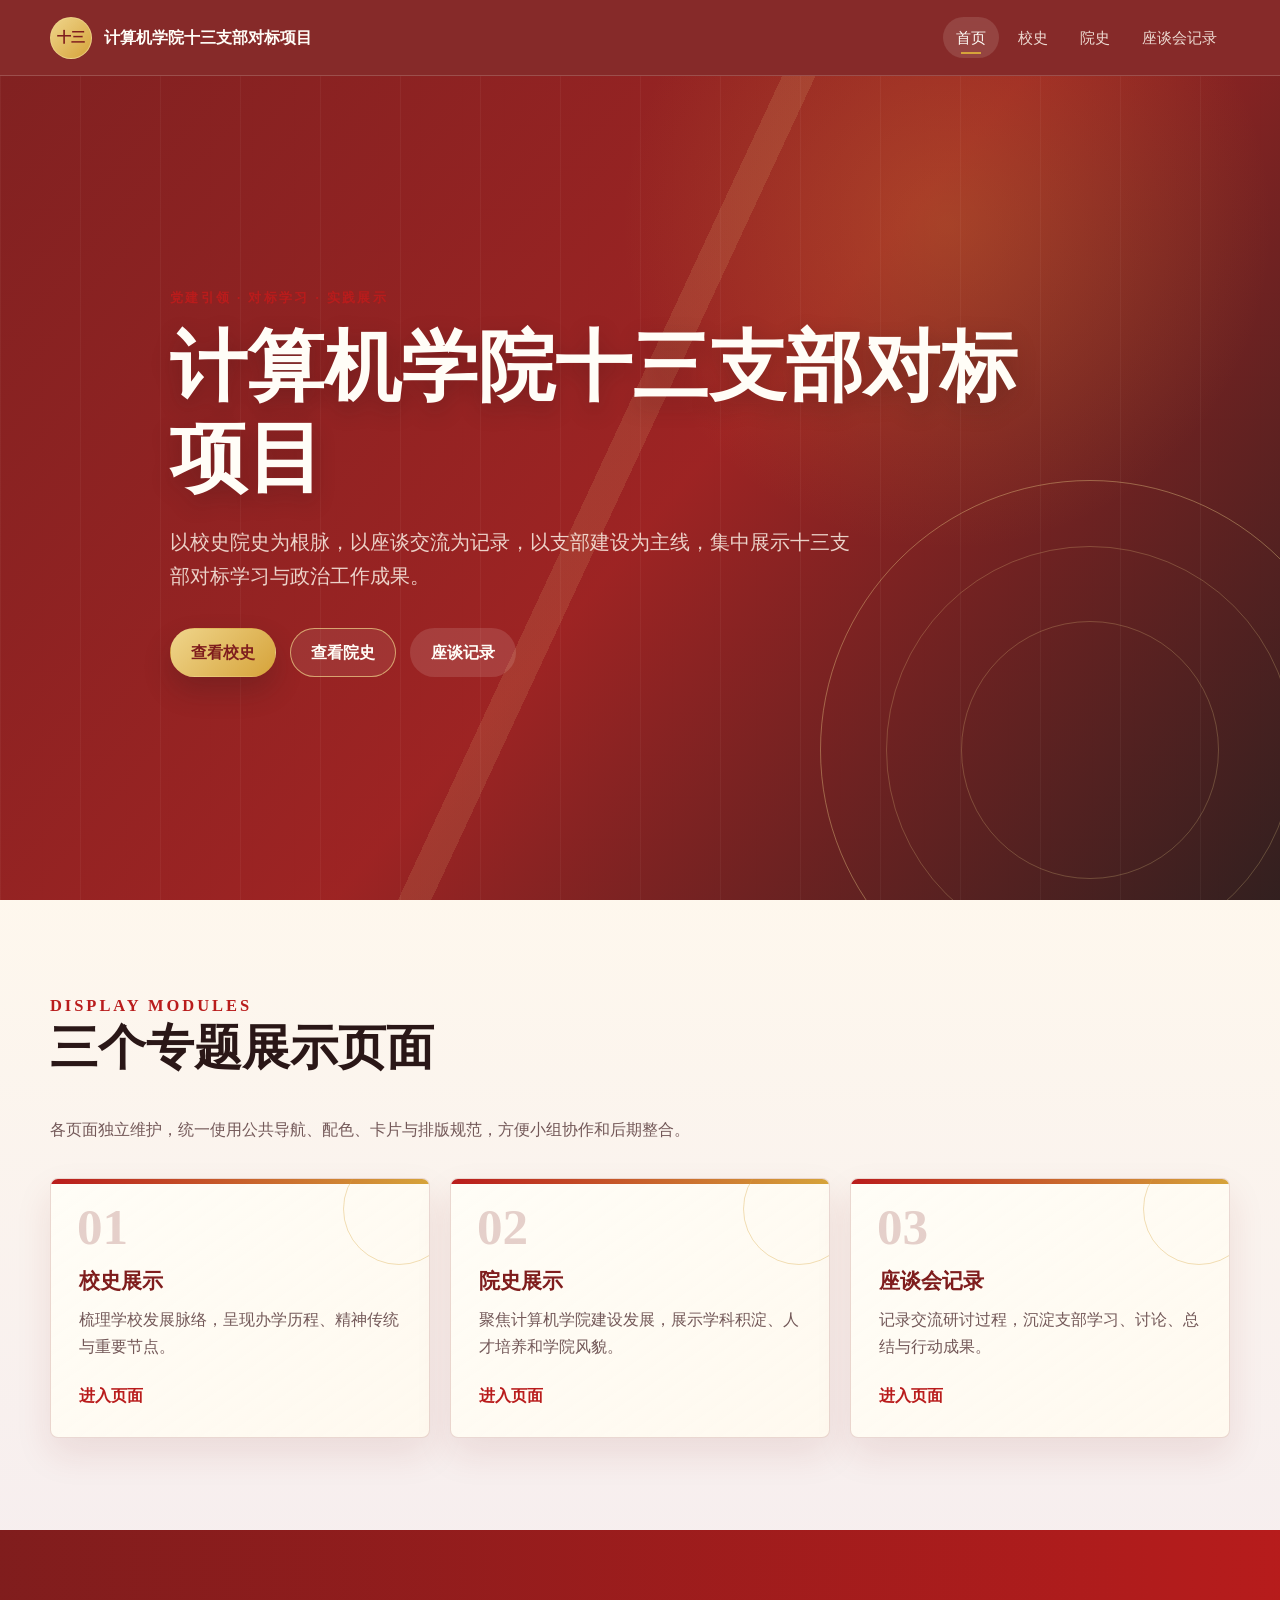
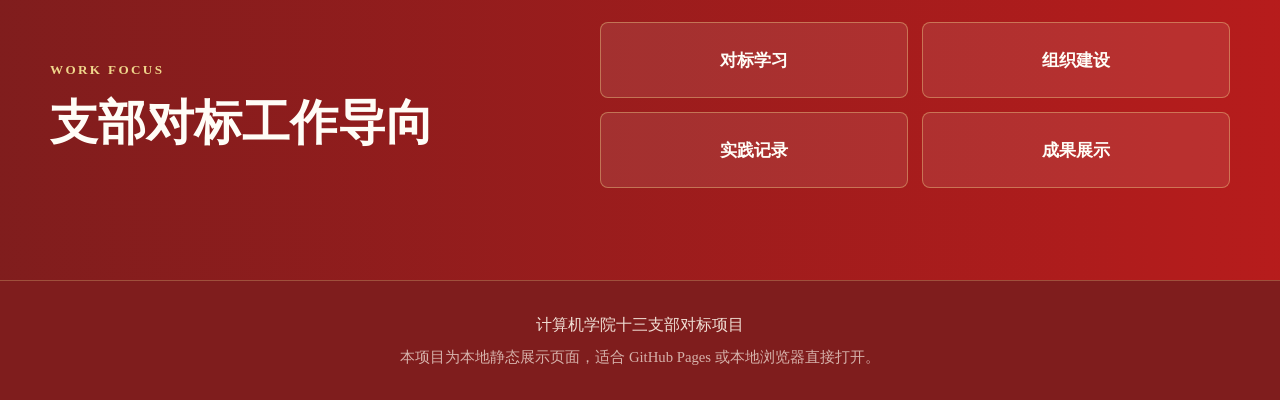
==== index.html @ f55594b1 "feat: 初始入口网页，以及三个页面框架，共同使用资源等，以及开发标准规范" ====
<!DOCTYPE html>
<html lang="zh-CN">
<head>
  <meta charset="UTF-8">
  <meta name="viewport" content="width=device-width, initial-scale=1.0">
  <title>计算机学院十三支部对标项目</title>
  <link rel="stylesheet" href="assets/css/base.css">
  <link rel="stylesheet" href="assets/css/components.css">
  <link rel="stylesheet" href="assets/css/pages.css">
</head>
<body>
  <header class="site-header" data-site-header>
    <a class="brand" href="index.html" aria-label="返回首页">
      <span class="brand-mark">十三</span>
      <span class="brand-text">计算机学院十三支部对标项目</span>
    </a>
    <nav class="site-nav" aria-label="主导航">
      <a href="index.html">首页</a>
      <a href="pages/school-history.html">校史</a>
      <a href="pages/college-history.html">院史</a>
      <a href="pages/symposium.html">座谈会记录</a>
    </nav>
  </header>

  <main>
    <section class="hero">
      <div class="hero-pattern" aria-hidden="true"></div>
      <div class="container hero-inner">
        <p class="section-kicker">党建引领 · 对标学习 · 实践展示</p>
        <h1>计算机学院十三支部对标项目</h1>
        <p class="hero-copy">
          以校史院史为根脉，以座谈交流为记录，以支部建设为主线，集中展示十三支部对标学习与政治工作成果。
        </p>
        <div class="hero-actions" aria-label="核心入口">
          <a class="button button-primary" href="pages/school-history.html">查看校史</a>
          <a class="button button-outline" href="pages/college-history.html">查看院史</a>
          <a class="button button-ghost" href="pages/symposium.html">座谈记录</a>
        </div>
      </div>
    </section>

    <section class="section section-warm">
      <div class="container">
        <div class="section-heading">
          <p class="section-kicker">Display Modules</p>
          <h2>三个专题展示页面</h2>
          <p>各页面独立维护，统一使用公共导航、配色、卡片与排版规范，方便小组协作和后期整合。</p>
        </div>

        <div class="feature-grid">
          <a class="feature-card" href="pages/school-history.html">
            <span class="card-index">01</span>
            <h3>校史展示</h3>
            <p>梳理学校发展脉络，呈现办学历程、精神传统与重要节点。</p>
            <span class="card-link">进入页面</span>
          </a>
          <a class="feature-card" href="pages/college-history.html">
            <span class="card-index">02</span>
            <h3>院史展示</h3>
            <p>聚焦计算机学院建设发展，展示学科积淀、人才培养和学院风貌。</p>
            <span class="card-link">进入页面</span>
          </a>
          <a class="feature-card" href="pages/symposium.html">
            <span class="card-index">03</span>
            <h3>座谈会记录</h3>
            <p>记录交流研讨过程，沉淀支部学习、讨论、总结与行动成果。</p>
            <span class="card-link">进入页面</span>
          </a>
        </div>
      </div>
    </section>

    <section class="section section-red">
      <div class="container work-panel">
        <div>
          <p class="section-kicker light">Work Focus</p>
          <h2>支部对标工作导向</h2>
        </div>
        <div class="focus-list" aria-label="工作导向关键词">
          <span>对标学习</span>
          <span>组织建设</span>
          <span>实践记录</span>
          <span>成果展示</span>
        </div>
      </div>
    </section>
  </main>

  <button class="back-to-top" type="button" data-back-to-top aria-label="返回顶部">↑</button>

  <footer class="site-footer">
    <p>计算机学院十三支部对标项目</p>
    <p>本项目为本地静态展示页面，适合 GitHub Pages 或本地浏览器直接打开。</p>
  </footer>

  <script src="assets/js/main.js"></script>
</body>
</html>
---- assets/css/base.css ----
:root {
  --red-900: #7f1d1d;
  --red-800: #991b1b;
  --red-700: #b91c1c;
  --red-600: #c92626;
  --gold-500: #d6a33a;
  --gold-300: #efd58b;
  --ink: #2a1717;
  --muted: #735858;
  --paper: #fff8ed;
  --paper-strong: #fffdf7;
  --rose-wash: #f7eeee;
  --line: rgba(127, 29, 29, 0.16);
  --shadow: 0 18px 48px rgba(127, 29, 29, 0.18);
  --radius: 8px;
  --max-width: 1180px;
  --header-height: 76px;
}

* {
  box-sizing: border-box;
}

html {
  scroll-behavior: smooth;
}

body {
  margin: 0;
  min-width: 320px;
  color: var(--ink);
  font-family: "Noto Serif SC", "Source Han Serif SC", "Microsoft YaHei", "SimHei", serif;
  background:
    linear-gradient(90deg, rgba(127, 29, 29, 0.04) 1px, transparent 1px),
    linear-gradient(0deg, rgba(127, 29, 29, 0.035) 1px, transparent 1px),
    var(--paper);
  background-size: 42px 42px;
  line-height: 1.7;
}

body::selection {
  color: var(--paper-strong);
  background: var(--red-700);
}

a {
  color: inherit;
  text-decoration: none;
}

button {
  font: inherit;
}

img {
  display: block;
  max-width: 100%;
}

h1,
h2,
h3,
p {
  margin-top: 0;
}

h1,
h2,
h3 {
  line-height: 1.18;
  letter-spacing: 0;
}

h1 {
  font-size: clamp(2.4rem, 6vw, 5.8rem);
}

h2 {
  font-size: clamp(1.8rem, 3.8vw, 3rem);
}

h3 {
  font-size: 1.32rem;
}

p {
  color: var(--muted);
}

.container {
  width: min(calc(100% - 40px), var(--max-width));
  margin: 0 auto;
}

.section {
  padding: 92px 0;
}

.section-kicker {
  margin-bottom: 14px;
  color: var(--red-700);
  font-size: 0.82rem;
  font-weight: 800;
  letter-spacing: 0.18em;
  text-transform: uppercase;
}

.section-kicker.light {
  color: var(--gold-300);
}

.section-heading {
  max-width: 720px;
  margin-bottom: 34px;
}

.section-heading p {
  margin-bottom: 0;
  font-size: 1.03rem;
}

@media (max-width: 720px) {
  :root {
    --header-height: auto;
  }

  .container {
    width: min(calc(100% - 28px), var(--max-width));
  }

  .section {
    padding: 62px 0;
  }
}
---- assets/css/components.css ----
.site-header {
  position: sticky;
  top: 0;
  z-index: 50;
  min-height: var(--header-height);
  display: flex;
  align-items: center;
  justify-content: space-between;
  gap: 24px;
  padding: 14px max(20px, calc((100vw - var(--max-width)) / 2));
  border-bottom: 1px solid rgba(255, 248, 237, 0.18);
  color: var(--paper-strong);
  background: rgba(127, 29, 29, 0.94);
  backdrop-filter: blur(16px);
  transition: box-shadow 180ms ease, background 180ms ease;
}

.site-header.is-scrolled {
  background: rgba(127, 29, 29, 0.98);
  box-shadow: 0 14px 30px rgba(42, 23, 23, 0.22);
}

.brand {
  display: inline-flex;
  align-items: center;
  gap: 12px;
  min-width: 0;
  font-weight: 800;
}

.brand-mark {
  width: 42px;
  height: 42px;
  display: inline-grid;
  place-items: center;
  flex: 0 0 auto;
  border: 1px solid rgba(239, 213, 139, 0.84);
  border-radius: 50%;
  color: var(--red-900);
  background: linear-gradient(135deg, var(--gold-300), var(--gold-500));
  font-size: 0.86rem;
}

.brand-text {
  overflow: hidden;
  color: var(--paper-strong);
  text-overflow: ellipsis;
  white-space: nowrap;
}

.site-nav {
  display: flex;
  align-items: center;
  justify-content: flex-end;
  gap: 6px;
  flex-wrap: wrap;
}

.site-nav a {
  position: relative;
  padding: 8px 13px;
  border-radius: 999px;
  color: rgba(255, 248, 237, 0.86);
  font-size: 0.95rem;
  transition: color 160ms ease, background 160ms ease;
}

.site-nav a:hover,
.site-nav a.is-active {
  color: var(--paper-strong);
  background: rgba(255, 248, 237, 0.12);
}

.site-nav a.is-active::after {
  content: "";
  position: absolute;
  left: 18px;
  right: 18px;
  bottom: 4px;
  height: 2px;
  background: var(--gold-500);
}

.button {
  display: inline-flex;
  align-items: center;
  justify-content: center;
  min-height: 46px;
  padding: 10px 20px;
  border: 1px solid transparent;
  border-radius: 999px;
  font-weight: 800;
  transition: transform 160ms ease, box-shadow 160ms ease, background 160ms ease;
}

.button:hover {
  transform: translateY(-2px);
}

.button-primary {
  color: var(--red-900);
  background: linear-gradient(135deg, var(--gold-300), var(--gold-500));
  box-shadow: 0 14px 28px rgba(42, 23, 23, 0.24);
}

.button-outline {
  color: var(--paper-strong);
  border-color: rgba(239, 213, 139, 0.7);
  background: rgba(255, 248, 237, 0.08);
}

.button-ghost {
  color: var(--paper-strong);
  background: rgba(255, 248, 237, 0.13);
}

.feature-card {
  position: relative;
  min-height: 260px;
  display: flex;
  flex-direction: column;
  justify-content: flex-end;
  padding: 28px;
  border: 1px solid var(--line);
  border-radius: var(--radius);
  background:
    linear-gradient(145deg, rgba(255, 253, 247, 0.94), rgba(255, 248, 237, 0.82)),
    var(--paper-strong);
  box-shadow: 0 16px 36px rgba(127, 29, 29, 0.1);
  overflow: hidden;
  transition: transform 180ms ease, border-color 180ms ease, box-shadow 180ms ease;
}

.feature-card::before {
  content: "";
  position: absolute;
  inset: 0 0 auto 0;
  height: 5px;
  background: linear-gradient(90deg, var(--red-700), var(--gold-500));
}

.feature-card::after {
  content: "";
  position: absolute;
  right: -26px;
  top: -26px;
  width: 110px;
  height: 110px;
  border: 1px solid rgba(214, 163, 58, 0.35);
  border-radius: 50%;
}

.feature-card:hover {
  transform: translateY(-8px);
  border-color: rgba(214, 163, 58, 0.76);
  box-shadow: var(--shadow);
}

.card-index {
  position: absolute;
  left: 26px;
  top: 22px;
  color: rgba(127, 29, 29, 0.2);
  font-size: 3.2rem;
  font-weight: 900;
  line-height: 1;
}

.feature-card h3 {
  position: relative;
  margin-bottom: 12px;
  color: var(--red-900);
}

.feature-card p {
  position: relative;
  margin-bottom: 22px;
}

.card-link {
  position: relative;
  color: var(--red-700);
  font-weight: 800;
}

.back-to-top {
  position: fixed;
  right: 24px;
  bottom: 24px;
  z-index: 40;
  width: 44px;
  height: 44px;
  border: 1px solid rgba(214, 163, 58, 0.65);
  border-radius: 50%;
  color: var(--paper-strong);
  background: var(--red-800);
  box-shadow: 0 12px 28px rgba(42, 23, 23, 0.22);
  cursor: pointer;
  opacity: 0;
  pointer-events: none;
  transform: translateY(10px);
  transition: opacity 160ms ease, transform 160ms ease;
}

.back-to-top.is-visible {
  opacity: 1;
  pointer-events: auto;
  transform: translateY(0);
}

.site-footer {
  padding: 30px 20px;
  border-top: 1px solid rgba(239, 213, 139, 0.28);
  color: rgba(255, 248, 237, 0.88);
  text-align: center;
  background: var(--red-900);
}

.site-footer p {
  margin: 0;
  color: inherit;
}

.site-footer p + p {
  margin-top: 6px;
  color: rgba(255, 248, 237, 0.68);
  font-size: 0.92rem;
}

@media (max-width: 760px) {
  .site-header {
    align-items: flex-start;
    flex-direction: column;
    gap: 12px;
    padding: 12px 14px;
  }

  .brand-text {
    max-width: calc(100vw - 90px);
  }

  .site-nav {
    justify-content: flex-start;
    width: 100%;
  }

  .site-nav a {
    padding: 7px 10px;
    font-size: 0.88rem;
  }

  .feature-card {
    min-height: 220px;
  }
}
---- assets/css/pages.css ----
.hero {
  position: relative;
  min-height: calc(100vh - var(--header-height));
  display: grid;
  align-items: center;
  color: var(--paper-strong);
  background:
    radial-gradient(circle at 74% 18%, rgba(214, 163, 58, 0.24), transparent 28%),
    linear-gradient(130deg, rgba(127, 29, 29, 0.98), rgba(153, 27, 27, 0.96) 52%, rgba(42, 23, 23, 0.96));
  overflow: hidden;
}

.hero::before {
  content: "";
  position: absolute;
  inset: 0;
  background:
    linear-gradient(115deg, transparent 0 47%, rgba(239, 213, 139, 0.14) 47% 49%, transparent 49%),
    repeating-linear-gradient(90deg, rgba(255, 248, 237, 0.05) 0 1px, transparent 1px 80px);
  opacity: 0.9;
}

.hero-pattern {
  position: absolute;
  right: -80px;
  bottom: -120px;
  width: min(46vw, 540px);
  aspect-ratio: 1;
  border: 1px solid rgba(239, 213, 139, 0.38);
  border-radius: 50%;
}

.hero-pattern::before,
.hero-pattern::after {
  content: "";
  position: absolute;
  border: 1px solid rgba(239, 213, 139, 0.24);
  border-radius: 50%;
}

.hero-pattern::before {
  inset: 12%;
}

.hero-pattern::after {
  inset: 26%;
}

.hero-inner {
  position: relative;
  z-index: 1;
  max-width: 940px;
  padding: 86px 0 98px;
  animation: riseIn 650ms ease both;
}

.hero h1 {
  max-width: 850px;
  margin-bottom: 22px;
  color: var(--paper-strong);
  text-shadow: 0 8px 22px rgba(42, 23, 23, 0.28);
}

.hero-copy {
  max-width: 680px;
  margin-bottom: 34px;
  color: rgba(255, 248, 237, 0.82);
  font-size: clamp(1.02rem, 2vw, 1.24rem);
}

.hero-actions {
  display: flex;
  flex-wrap: wrap;
  gap: 14px;
}

.section-warm {
  background:
    linear-gradient(180deg, rgba(255, 248, 237, 0.92), rgba(247, 238, 238, 0.92)),
    var(--rose-wash);
}

.feature-grid {
  display: grid;
  grid-template-columns: repeat(3, minmax(0, 1fr));
  gap: 20px;
}

.section-red {
  color: var(--paper-strong);
  background:
    linear-gradient(90deg, rgba(127, 29, 29, 0.96), rgba(185, 28, 28, 0.92)),
    var(--red-800);
}

.work-panel {
  display: grid;
  grid-template-columns: minmax(0, 0.9fr) minmax(0, 1.1fr);
  gap: 34px;
  align-items: center;
}

.work-panel h2 {
  margin-bottom: 0;
  color: var(--paper-strong);
}

.focus-list {
  display: grid;
  grid-template-columns: repeat(2, minmax(0, 1fr));
  gap: 14px;
}

.focus-list span {
  min-height: 76px;
  display: grid;
  place-items: center;
  border: 1px solid rgba(239, 213, 139, 0.42);
  border-radius: var(--radius);
  color: var(--paper-strong);
  background: rgba(255, 248, 237, 0.09);
  font-size: 1.08rem;
  font-weight: 800;
}

.subpage-main {
  min-height: 70vh;
}

.subpage-hero {
  padding: 86px 0 76px;
  color: var(--paper-strong);
  background:
    linear-gradient(120deg, rgba(127, 29, 29, 0.97), rgba(185, 28, 28, 0.9)),
    var(--red-800);
}

.subpage-hero h1 {
  margin-bottom: 16px;
  color: var(--paper-strong);
}

.subpage-hero p:not(.section-kicker) {
  max-width: 720px;
  margin-bottom: 0;
  color: rgba(255, 248, 237, 0.8);
  font-size: 1.08rem;
}

.placeholder-layout {
  display: grid;
  grid-template-columns: minmax(0, 1fr) 320px;
  gap: 22px;
  align-items: start;
}

.content-placeholder,
.side-note {
  border: 1px solid var(--line);
  border-radius: var(--radius);
  background: rgba(255, 253, 247, 0.86);
  box-shadow: 0 12px 28px rgba(127, 29, 29, 0.08);
}

.content-placeholder {
  min-height: 320px;
  padding: 32px;
}

.side-note {
  padding: 24px;
}

.content-placeholder h2,
.side-note h3 {
  color: var(--red-900);
}

.document-viewer {
  width: 100%;
  min-height: 720px;
  border: 1px solid var(--line);
  border-radius: var(--radius);
  background: #fff;
}

@keyframes riseIn {
  from {
    opacity: 0;
    transform: translateY(18px);
  }

  to {
    opacity: 1;
    transform: translateY(0);
  }
}

@media (max-width: 860px) {
  .hero {
    min-height: auto;
  }

  .feature-grid,
  .work-panel,
  .placeholder-layout {
    grid-template-columns: 1fr;
  }

  .focus-list {
    grid-template-columns: repeat(2, minmax(0, 1fr));
  }
}

@media (max-width: 520px) {
  .hero-inner {
    padding: 58px 0 72px;
  }

  .hero-actions,
  .focus-list {
    grid-template-columns: 1fr;
  }

  .button {
    width: 100%;
  }

  .focus-list {
    display: grid;
  }
}
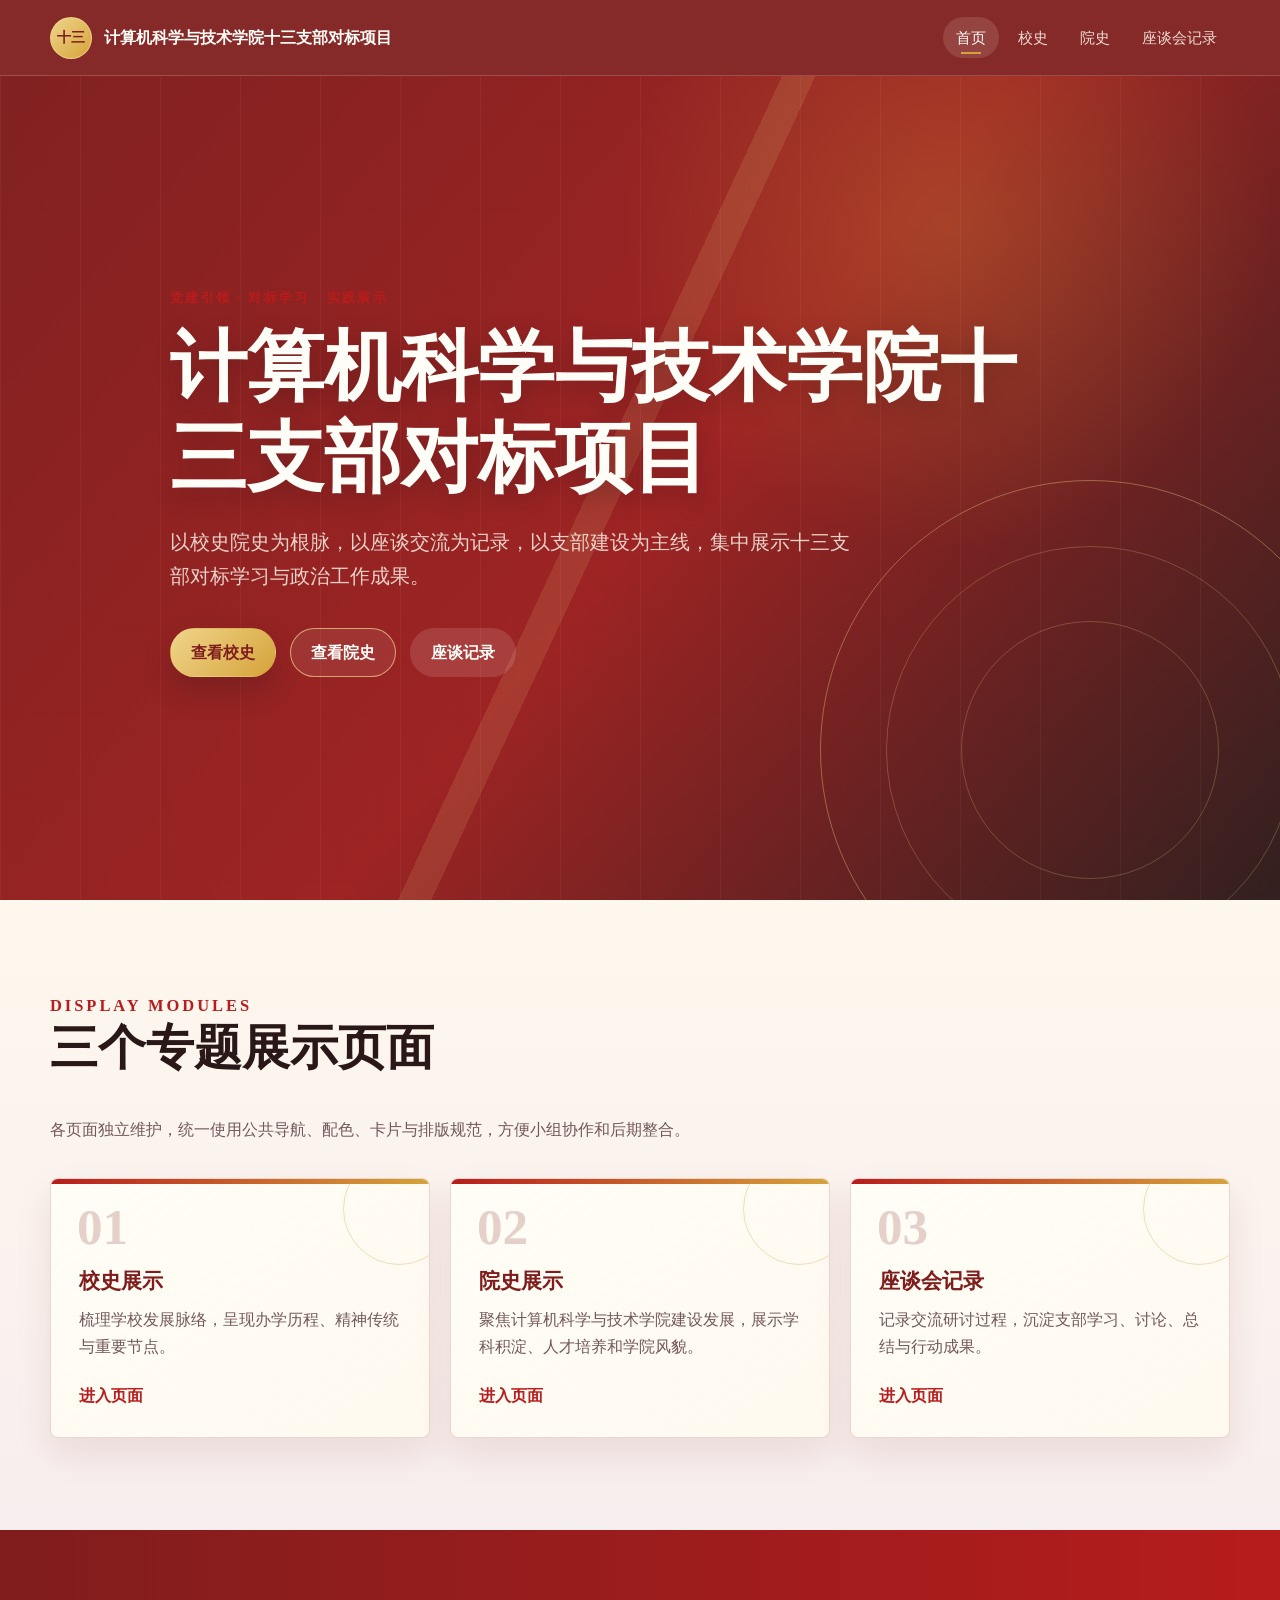
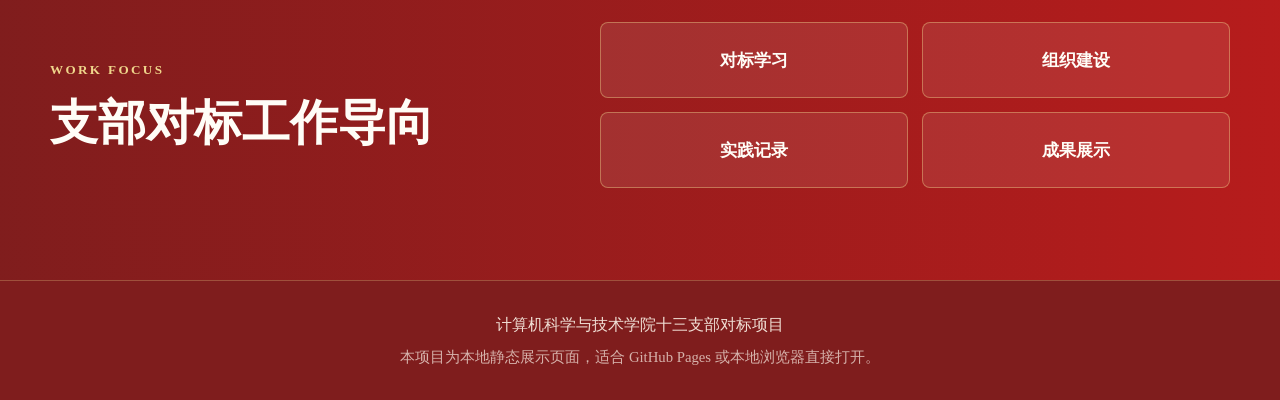
==== commit 48a139fe: "最终整合+细节整改" ====
--- a/index.html
+++ b/index.html
@@ -3,7 +3,7 @@
 <head>
   <meta charset="UTF-8">
   <meta name="viewport" content="width=device-width, initial-scale=1.0">
-  <title>计算机学院十三支部对标项目</title>
+  <title>计算机科学与技术学院十三支部对标项目</title>
   <link rel="stylesheet" href="assets/css/base.css">
   <link rel="stylesheet" href="assets/css/components.css">
   <link rel="stylesheet" href="assets/css/pages.css">
@@ -12,7 +12,7 @@
   <header class="site-header" data-site-header>
     <a class="brand" href="index.html" aria-label="返回首页">
       <span class="brand-mark">十三</span>
-      <span class="brand-text">计算机学院十三支部对标项目</span>
+      <span class="brand-text">计算机科学与技术学院十三支部对标项目</span>
     </a>
     <nav class="site-nav" aria-label="主导航">
       <a href="index.html">首页</a>
@@ -27,7 +27,7 @@
       <div class="hero-pattern" aria-hidden="true"></div>
       <div class="container hero-inner">
         <p class="section-kicker">党建引领 · 对标学习 · 实践展示</p>
-        <h1>计算机学院十三支部对标项目</h1>
+        <h1>计算机科学与技术学院十三支部对标项目</h1>
         <p class="hero-copy">
           以校史院史为根脉，以座谈交流为记录，以支部建设为主线，集中展示十三支部对标学习与政治工作成果。
         </p>
@@ -57,7 +57,7 @@
           <a class="feature-card" href="pages/college-history.html">
             <span class="card-index">02</span>
             <h3>院史展示</h3>
-            <p>聚焦计算机学院建设发展，展示学科积淀、人才培养和学院风貌。</p>
+            <p>聚焦计算机科学与技术学院建设发展，展示学科积淀、人才培养和学院风貌。</p>
             <span class="card-link">进入页面</span>
           </a>
           <a class="feature-card" href="pages/symposium.html">
@@ -89,7 +89,7 @@
   <button class="back-to-top" type="button" data-back-to-top aria-label="返回顶部">↑</button>
 
   <footer class="site-footer">
-    <p>计算机学院十三支部对标项目</p>
+    <p>计算机科学与技术学院十三支部对标项目</p>
     <p>本项目为本地静态展示页面，适合 GitHub Pages 或本地浏览器直接打开。</p>
   </footer>
 
--- a/assets/css/components.css
+++ b/assets/css/components.css
@@ -237,6 +237,8 @@
 
   .brand-text {
     max-width: calc(100vw - 90px);
+    white-space: normal;
+    text-overflow: clip;
   }
 
   .site-nav {
--- a/assets/css/pages.css
+++ b/assets/css/pages.css
@@ -184,6 +184,826 @@
   background: #fff;
 }
 
+.symposium-page {
+  font-family: "SimSun", "Songti SC", "STSong", "Noto Serif SC", "Source Han Serif SC", serif;
+}
+
+.symposium-page .subpage-hero {
+  padding: 72px 0 64px;
+}
+
+.symposium-page .section {
+  padding: 80px 0;
+}
+
+.symposium-page .button-outline {
+  color: var(--red-900);
+  border-color: rgba(214, 163, 58, 0.7);
+  background: rgba(255, 248, 237, 0.75);
+}
+
+.symposium-page .button-outline:hover {
+  box-shadow: 0 10px 20px rgba(127, 29, 29, 0.14);
+}
+
+.symposium-section-warm {
+  background:
+    linear-gradient(180deg, rgba(255, 248, 237, 0.94), rgba(247, 238, 238, 0.92)),
+    var(--rose-wash);
+}
+
+.symposium-timeline {
+  display: grid;
+  gap: 22px;
+}
+
+.symposium-filter {
+  margin: 18px 0 28px;
+  padding: 16px 18px;
+  display: flex;
+  flex-wrap: wrap;
+  gap: 12px;
+  align-items: center;
+  border: 1px solid var(--line);
+  border-radius: var(--radius);
+  background: rgba(255, 253, 247, 0.9);
+  box-shadow: 0 12px 26px rgba(127, 29, 29, 0.08);
+}
+
+.symposium-filter-label {
+  font-weight: 700;
+  color: var(--red-900);
+}
+
+.symposium-filter-actions {
+  display: flex;
+  flex-wrap: wrap;
+  gap: 10px;
+}
+
+.symposium-filter-button {
+  min-height: 38px;
+  padding: 6px 16px;
+  border: 1px solid rgba(214, 163, 58, 0.6);
+  border-radius: 999px;
+  background: rgba(255, 248, 237, 0.7);
+  color: var(--red-900);
+  font-weight: 700;
+  cursor: pointer;
+  transition: transform 160ms ease, box-shadow 160ms ease, background 160ms ease;
+}
+
+.symposium-filter-button:hover {
+  transform: translateY(-1px);
+  box-shadow: 0 8px 16px rgba(127, 29, 29, 0.12);
+}
+
+.symposium-filter-button.is-active {
+  background: linear-gradient(135deg, var(--gold-300), var(--gold-500));
+  border-color: transparent;
+}
+
+.symposium-filter-month {
+  display: flex;
+  flex-wrap: wrap;
+  gap: 10px;
+  align-items: center;
+  margin-left: 8px;
+  padding-left: 16px;
+  border-left: 1px solid var(--line);
+}
+
+.symposium-filter-month-label {
+  font-weight: 700;
+  color: var(--red-900);
+  font-size: 0.92rem;
+}
+
+.symposium-card.is-filtered {
+  display: none;
+}
+
+.symposium-empty {
+  text-align: center;
+  padding: 48px 20px;
+  color: var(--red-700);
+  font-size: 1rem;
+  border: 1px dashed var(--line);
+  border-radius: var(--radius);
+  background: rgba(255, 253, 247, 0.6);
+}
+
+.discussion-placeholder {
+  display: flex;
+  flex-direction: column;
+  align-items: center;
+  justify-content: center;
+  padding: 72px 20px;
+  color: var(--red-700);
+  text-align: center;
+  border: 1px dashed rgba(214, 163, 58, 0.4);
+  border-radius: var(--radius);
+  background: rgba(255, 248, 237, 0.4);
+  min-height: 240px;
+}
+
+.discussion-placeholder-icon {
+  width: 64px;
+  height: 64px;
+  border-radius: 50%;
+  display: grid;
+  place-items: center;
+  background: rgba(214, 163, 58, 0.15);
+  font-size: 1.8rem;
+  margin-bottom: 16px;
+}
+
+.discussion-placeholder p {
+  font-size: 0.95rem;
+  opacity: 0.65;
+  margin: 0;
+}
+
+
+.symposium-card {
+  padding: 28px 30px;
+  border: 1px solid var(--line);
+  border-radius: var(--radius);
+  background: rgba(255, 253, 247, 0.9);
+  box-shadow: 0 16px 32px rgba(127, 29, 29, 0.08);
+}
+
+.symposium-card--media {
+  padding: 0;
+  display: grid;
+  grid-template-columns: minmax(0, 0.95fr) minmax(0, 1.05fr);
+  gap: 0;
+  overflow: hidden;
+}
+
+.symposium-card-link {
+  display: block;
+  height: 100%;
+}
+
+.symposium-card-image {
+  width: 100%;
+  height: 100%;
+  min-height: 230px;
+  object-fit: cover;
+}
+
+.symposium-card-body {
+  padding: 24px 26px 26px;
+}
+
+.symposium-card-action {
+  margin-top: 16px;
+}
+
+.symposium-meta {
+  display: flex;
+  flex-wrap: wrap;
+  align-items: center;
+  gap: 10px;
+  margin-bottom: 12px;
+  font-weight: 700;
+}
+
+.symposium-date {
+  padding: 4px 10px;
+  border-radius: 999px;
+  background: rgba(127, 29, 29, 0.1);
+  color: var(--red-800);
+  font-size: 0.9rem;
+}
+
+.symposium-tag {
+  padding: 4px 10px;
+  border-radius: 999px;
+  border: 1px solid rgba(214, 163, 58, 0.5);
+  color: var(--red-700);
+  font-size: 0.88rem;
+}
+
+.symposium-card h3 {
+  margin-bottom: 10px;
+  color: var(--red-900);
+}
+
+.symposium-list {
+  margin: 16px 0 0;
+  padding-left: 18px;
+  color: var(--muted);
+}
+
+.symposium-quotes {
+  display: grid;
+  grid-template-columns: repeat(3, minmax(0, 1fr));
+  gap: 20px;
+}
+
+.quote-card {
+  position: relative;
+  overflow: hidden;
+  margin: 0;
+  padding: 22px 24px 20px;
+  border: 1px solid var(--line);
+  border-radius: var(--radius);
+  background: rgba(255, 253, 247, 0.92);
+  box-shadow: 0 14px 30px rgba(127, 29, 29, 0.08);
+}
+
+.quote-card::before {
+  content: "“";
+  position: absolute;
+  top: -6px;
+  right: 14px;
+  font-size: 3.2rem;
+  color: rgba(214, 163, 58, 0.25);
+  line-height: 1;
+}
+
+.quote-meta {
+  display: flex;
+  align-items: center;
+  justify-content: space-between;
+  gap: 12px;
+  margin-bottom: 14px;
+}
+
+.quote-tag {
+  padding: 4px 10px;
+  border-radius: 999px;
+  border: 1px solid rgba(214, 163, 58, 0.55);
+  color: var(--red-700);
+  font-size: 0.86rem;
+  font-weight: 700;
+}
+
+
+.quote-text {
+  margin: 0 0 16px;
+  color: var(--ink);
+  font-size: 1.03rem;
+}
+
+.quote-footer {
+  display: grid;
+  gap: 6px;
+  color: var(--red-700);
+  font-weight: 700;
+  font-size: 0.9rem;
+}
+
+.quote-focus {
+  color: var(--muted);
+  font-weight: 600;
+}
+
+.symposium-discussion {
+  background: linear-gradient(180deg, rgba(255, 248, 237, 0.35), rgba(255, 248, 237, 0.7));
+}
+
+.discussion-shell {
+  padding: 24px;
+  border-radius: calc(var(--radius) + 6px);
+  border: 1px solid rgba(127, 29, 29, 0.14);
+  background:
+    radial-gradient(circle at 8% 12%, rgba(214, 163, 58, 0.08), transparent 40%),
+    linear-gradient(180deg, rgba(255, 253, 247, 0.98), rgba(255, 248, 237, 0.9));
+  box-shadow: 0 14px 36px rgba(127, 29, 29, 0.1);
+}
+
+.discussion-topic-body {
+  display: grid;
+  gap: 14px;
+}
+
+.discussion-toolbar {
+  margin-bottom: 18px;
+  display: flex;
+  flex-wrap: wrap;
+  gap: 10px;
+}
+
+.discussion-filter-button {
+  min-height: 34px;
+  padding: 5px 16px;
+  border: 1px solid rgba(214, 163, 58, 0.45);
+  border-radius: 999px;
+  background: rgba(255, 248, 237, 0.7);
+  color: var(--red-700);
+  font-weight: 700;
+  font-size: 0.84rem;
+  cursor: pointer;
+  transition: transform 160ms ease, box-shadow 160ms ease, background 160ms ease, border-color 160ms ease;
+}
+
+.discussion-filter-button:hover {
+  transform: translateY(-1px);
+  box-shadow: 0 6px 14px rgba(127, 29, 29, 0.1);
+  border-color: rgba(214, 163, 58, 0.65);
+}
+
+.discussion-filter-button.is-active {
+  background: linear-gradient(135deg, var(--gold-300), var(--gold-500));
+  border-color: transparent;
+  color: var(--red-900);
+}
+
+.discussion-topic-button.is-active {
+  box-shadow: 0 16px 30px rgba(127, 29, 29, 0.28);
+  transform: translateY(-2px);
+  border-color: transparent;
+  background: linear-gradient(135deg, #f2c867, #d69a2b);
+  color: var(--red-900);
+  outline: 2px solid rgba(127, 29, 29, 0.45);
+  outline-offset: 2px;
+}
+
+.discussion-hub {
+  display: grid;
+  grid-template-columns: minmax(0, 0.85fr) minmax(0, 1.15fr);
+  gap: 28px;
+  align-items: start;
+}
+
+.discussion-panel,
+.discussion-feed {
+  display: grid;
+  gap: 14px;
+}
+
+.discussion-panel .discussion-panel-header {
+  border-left: 4px solid rgba(214, 163, 58, 0.85);
+}
+
+.discussion-feed .discussion-panel-header {
+  border-left: 4px solid rgba(127, 29, 29, 0.55);
+  background: rgba(255, 248, 237, 0.85);
+}
+
+.discussion-panel-header {
+  display: flex;
+  justify-content: space-between;
+  align-items: center;
+  gap: 16px;
+  padding: 14px 18px;
+  border: 1px solid var(--line);
+  border-radius: var(--radius);
+  background: rgba(255, 253, 247, 0.96);
+  box-shadow: 0 8px 20px rgba(127, 29, 29, 0.06);
+}
+
+.discussion-panel-header h3 {
+  margin-bottom: 2px;
+  color: var(--red-900);
+  font-size: 1.02rem;
+}
+
+.discussion-panel-header p {
+  margin: 0;
+  color: var(--muted);
+  font-size: 0.88rem;
+}
+
+.discussion-status {
+  padding: 5px 12px;
+  border-radius: 999px;
+  background: rgba(214, 163, 58, 0.18);
+  color: var(--red-900);
+  font-weight: 700;
+  font-size: 0.82rem;
+  white-space: nowrap;
+}
+
+.discussion-status.alt {
+  background: rgba(127, 29, 29, 0.1);
+  color: var(--red-700);
+}
+
+/* ---- 话题卡片 ---- */
+.topic-card {
+  padding: 18px 20px;
+  border: 1px solid var(--line);
+  border-left: 3px solid transparent;
+  border-radius: var(--radius);
+  background: rgba(255, 253, 247, 0.96);
+  box-shadow: 0 8px 20px rgba(127, 29, 29, 0.05);
+  display: grid;
+  gap: 10px;
+  cursor: pointer;
+  transition: border-color 200ms ease, box-shadow 200ms ease, transform 160ms ease;
+}
+
+.topic-card:hover {
+  border-color: rgba(214, 163, 58, 0.45);
+  box-shadow: 0 12px 26px rgba(127, 29, 29, 0.1);
+  transform: translateY(-2px);
+}
+
+.topic-card--active {
+  border-color: rgba(214, 163, 58, 0.75);
+  border-left-color: var(--gold-500);
+  box-shadow: 0 14px 28px rgba(127, 29, 29, 0.12);
+  background: linear-gradient(135deg, rgba(255, 248, 237, 0.98), rgba(255, 253, 247, 0.96));
+}
+
+.topic-card h4 {
+  margin: 0;
+  color: var(--red-900);
+  font-size: 1rem;
+}
+
+.topic-card p {
+  margin: 0;
+  color: var(--muted);
+  font-size: 0.9rem;
+  line-height: 1.55;
+}
+
+.topic-meta {
+  display: flex;
+  justify-content: space-between;
+  align-items: center;
+  font-size: 0.84rem;
+  color: var(--muted);
+  font-weight: 700;
+}
+
+.topic-tag {
+  padding: 3px 10px;
+  border-radius: 999px;
+  border: 1px solid rgba(214, 163, 58, 0.45);
+  color: var(--red-700);
+  background: rgba(255, 248, 237, 0.7);
+  font-size: 0.8rem;
+}
+
+.topic-count {
+  color: var(--red-700);
+  font-size: 0.84rem;
+}
+
+.topic-stats {
+  display: flex;
+  justify-content: flex-end;
+  gap: 12px;
+  font-size: 0.82rem;
+  color: var(--muted);
+}
+
+.topic-actions {
+  display: flex;
+  flex-wrap: wrap;
+  gap: 10px;
+  margin-top: 4px;
+}
+
+.topic-card .button {
+  font-size: 0.88rem;
+  padding: 7px 20px;
+}
+
+/* ---- 排序 ---- */
+.discussion-sort {
+  display: flex;
+  gap: 8px;
+  padding: 6px 0;
+}
+
+/* ---- 提要 ---- */
+.thread-summary {
+  padding: 14px 18px;
+  border: 1px solid var(--line);
+  border-radius: var(--radius);
+  background: linear-gradient(135deg, rgba(255, 253, 247, 0.98), rgba(255, 248, 237, 0.92));
+  box-shadow: 0 8px 20px rgba(127, 29, 29, 0.05);
+  display: grid;
+  gap: 8px;
+}
+
+.thread-summary h4 {
+  margin: 0 0 4px;
+  color: var(--red-900);
+  font-size: 0.95rem;
+}
+
+.thread-summary p {
+  margin: 0;
+  color: var(--muted);
+  font-size: 0.9rem;
+}
+
+.thread-meta {
+  display: flex;
+  justify-content: space-between;
+  gap: 12px;
+  color: var(--muted);
+  font-size: 0.82rem;
+  font-weight: 700;
+  padding-top: 4px;
+  border-top: 1px dashed rgba(214, 163, 58, 0.35);
+}
+
+/* ---- 消息列表 ---- */
+.message-list {
+  display: grid;
+  gap: 10px;
+  max-height: 380px;
+  overflow-y: auto;
+  padding-right: 6px;
+  scroll-behavior: smooth;
+}
+
+.message-list::-webkit-scrollbar {
+  width: 6px;
+}
+
+.message-list::-webkit-scrollbar-track {
+  background: transparent;
+  border-radius: 3px;
+}
+
+.message-list::-webkit-scrollbar-thumb {
+  background: rgba(214, 163, 58, 0.35);
+  border-radius: 3px;
+}
+
+.message-list::-webkit-scrollbar-thumb:hover {
+  background: rgba(214, 163, 58, 0.55);
+}
+
+.message-card {
+  display: grid;
+  grid-template-columns: 42px minmax(0, 1fr);
+  gap: 12px;
+  padding: 14px 16px;
+  border: 1px solid var(--line);
+  border-radius: var(--radius);
+  background: rgba(255, 253, 247, 0.94);
+  box-shadow: 0 6px 16px rgba(127, 29, 29, 0.04);
+  transition: box-shadow 160ms ease, border-color 160ms ease;
+}
+
+.message-card:hover {
+  border-color: rgba(214, 163, 58, 0.35);
+  box-shadow: 0 10px 22px rgba(127, 29, 29, 0.08);
+}
+
+.message-avatar {
+  width: 42px;
+  height: 42px;
+  border-radius: 50%;
+  display: grid;
+  place-items: center;
+  font-weight: 700;
+  font-size: 0.92rem;
+  color: #fff;
+  background: linear-gradient(135deg, var(--red-800), var(--red-900));
+  flex-shrink: 0;
+}
+
+.message-body p {
+  margin: 6px 0 0;
+  color: var(--red-900);
+  font-size: 0.92rem;
+  line-height: 1.6;
+}
+
+.message-meta {
+  display: flex;
+  justify-content: space-between;
+  gap: 12px;
+  color: var(--muted);
+  font-size: 0.82rem;
+  font-weight: 700;
+}
+
+.message-actions {
+  margin-top: 8px;
+  display: flex;
+  gap: 10px;
+  color: var(--muted);
+  font-size: 0.8rem;
+  font-weight: 700;
+}
+
+.message-action-button {
+  border: 1px solid rgba(214, 163, 58, 0.4);
+  border-radius: 999px;
+  padding: 3px 10px;
+  background: rgba(255, 248, 237, 0.75);
+  color: var(--red-700);
+  font-size: 0.8rem;
+  font-weight: 700;
+  cursor: pointer;
+  transition: transform 160ms ease, box-shadow 160ms ease, background 160ms ease, color 160ms ease;
+}
+
+.message-action-button:hover {
+  transform: translateY(-1px);
+  box-shadow: 0 6px 14px rgba(127, 29, 29, 0.1);
+  background: rgba(214, 163, 58, 0.2);
+}
+
+.message-action-button.is-liked {
+  background: linear-gradient(135deg, var(--gold-300), var(--gold-500));
+  color: var(--red-900);
+  border-color: transparent;
+}
+
+.message-reply {
+  margin-top: 10px;
+  padding-left: 16px;
+  border-left: 2px solid rgba(214, 163, 58, 0.45);
+}
+
+.message-reply.is-collapsed {
+  display: none;
+}
+
+.reply-card {
+  padding: 10px 14px;
+  border: 1px solid var(--line);
+  border-radius: var(--radius);
+  background: rgba(255, 248, 237, 0.75);
+}
+
+.reply-meta {
+  color: var(--muted);
+  font-size: 0.8rem;
+  font-weight: 700;
+  margin-bottom: 4px;
+}
+
+.reply-card p {
+  font-size: 0.9rem !important;
+}
+
+/* ---- 输入区 ---- */
+.message-input {
+  padding: 16px 18px;
+  border: 1px solid var(--line);
+  border-radius: var(--radius);
+  background: rgba(255, 253, 247, 0.96);
+  box-shadow: 0 8px 20px rgba(127, 29, 29, 0.05);
+  display: grid;
+  gap: 10px;
+}
+
+.message-input-header {
+  display: flex;
+  justify-content: space-between;
+  gap: 12px;
+  color: var(--red-900);
+  font-weight: 700;
+  font-size: 0.92rem;
+}
+
+.message-input-counter {
+  color: var(--muted);
+  font-size: 0.82rem;
+}
+
+.message-input-box {
+  min-height: 100px;
+  padding: 12px 14px;
+  border: 1px dashed rgba(214, 163, 58, 0.5);
+  border-radius: var(--radius);
+  color: var(--muted);
+  background: rgba(255, 248, 237, 0.4);
+  font-size: 0.9rem;
+  transition: border-color 160ms ease, background 160ms ease;
+}
+
+.message-input-box:hover {
+  border-color: rgba(214, 163, 58, 0.7);
+  background: rgba(255, 248, 237, 0.6);
+}
+
+.message-input-box p {
+  margin: 0;
+  opacity: 0.55;
+}
+
+.message-input-actions {
+  display: flex;
+  justify-content: flex-end;
+  flex-wrap: wrap;
+  gap: 10px;
+}
+
+.symposium-detail {
+  display: grid;
+  gap: 26px;
+}
+
+.symposium-detail-grid {
+  display: grid;
+  grid-template-columns: minmax(0, 1fr) minmax(0, 1.1fr);
+  gap: 26px;
+  align-items: center;
+}
+
+.symposium-detail-image {
+  width: 100%;
+  border-radius: var(--radius);
+  border: 1px solid var(--line);
+  box-shadow: 0 16px 32px rgba(127, 29, 29, 0.12);
+}
+
+.symposium-detail-summary {
+  padding: 22px 24px;
+  border: 1px solid var(--line);
+  border-radius: var(--radius);
+  background: rgba(255, 253, 247, 0.95);
+  box-shadow: 0 12px 26px rgba(127, 29, 29, 0.08);
+}
+
+.symposium-detail-list {
+  margin: 16px 0 22px;
+  padding-left: 18px;
+  color: var(--muted);
+}
+
+.symposium-detail-actions {
+  display: flex;
+  flex-wrap: wrap;
+  gap: 12px;
+}
+
+.symposium-detail-content {
+  padding: 24px 26px;
+  border: 1px solid var(--line);
+  border-radius: var(--radius);
+  background: rgba(255, 253, 247, 0.95);
+  box-shadow: 0 12px 26px rgba(127, 29, 29, 0.08);
+}
+
+.symposium-detail-content h3 {
+  color: var(--red-900);
+}
+
+.symposium-detail-credit {
+  margin-top: 16px;
+  color: var(--muted);
+  font-size: 0.92rem;
+}
+
+.wechat-article {
+  display: grid;
+  gap: 16px;
+  color: var(--ink);
+}
+
+.wechat-article-header {
+  display: grid;
+  gap: 6px;
+  padding-bottom: 12px;
+  border-bottom: 1px dashed rgba(127, 29, 29, 0.18);
+}
+
+.wechat-kicker {
+  margin: 0;
+  color: var(--red-700);
+  font-size: 0.85rem;
+  font-weight: 700;
+  letter-spacing: 0.12em;
+  text-transform: uppercase;
+}
+
+.wechat-article h3 {
+  margin: 0;
+  color: var(--red-900);
+  font-size: clamp(1.5rem, 3vw, 2.1rem);
+}
+
+.wechat-meta {
+  color: var(--muted);
+  font-size: 0.9rem;
+  font-weight: 600;
+}
+
+.wechat-lead {
+  margin: 0;
+  padding: 14px 16px;
+  border-left: 4px solid rgba(214, 163, 58, 0.8);
+  background: rgba(255, 248, 237, 0.7);
+  color: var(--ink);
+  font-weight: 600;
+}
+
+.wechat-paragraph {
+  margin: 0;
+  text-indent: 2em;
+  line-height: 1.85;
+  font-size: 1.02rem;
+  color: var(--ink);
+}
+
+
 @keyframes riseIn {
   from {
     opacity: 0;
@@ -203,7 +1023,12 @@
 
   .feature-grid,
   .work-panel,
-  .placeholder-layout {
+  .placeholder-layout,
+  .symposium-quotes,
+  .discussion-grid,
+  .discussion-hub,
+  .symposium-card--media,
+  .symposium-detail-grid {
     grid-template-columns: 1fr;
   }
 
@@ -230,3 +1055,1304 @@
     display: grid;
   }
 }
+
+.subpage-hero.school-history-hero {
+  position: relative;
+  min-height: min(72vh, 680px);
+  display: grid;
+  align-items: center;
+  padding: 108px 0 92px;
+  color: var(--paper-strong, #fff8ed);
+  background: var(--red-900, #7f1d1d);
+  overflow: hidden;
+  isolation: isolate;
+}
+
+.school-history-hero-bg {
+  position: absolute;
+  inset: 0;
+  z-index: -4;
+  opacity: 0;
+  background-size: cover;
+  background-position: center;
+  transform: scale(1);
+  transition: opacity 900ms ease, transform 6500ms ease;
+}
+
+.school-history-hero-bg.is-active {
+  opacity: 1;
+  transform: scale(1.06);
+}
+
+.school-history-hero-overlay {
+  position: absolute;
+  inset: 0;
+  z-index: -3;
+  background:
+    linear-gradient(90deg, rgba(82, 18, 18, 0.68), rgba(127, 29, 29, 0.34) 48%, rgba(44, 16, 16, 0.48)),
+    radial-gradient(circle at 78% 22%, rgba(239, 213, 139, 0.2), transparent 34%);
+}
+
+.school-history-hero-pattern {
+  position: absolute;
+  inset: 0;
+  z-index: -2;
+  background:
+    linear-gradient(115deg, transparent 0 46%, rgba(239, 213, 139, 0.12) 46% 47.5%, transparent 47.5%),
+    repeating-linear-gradient(90deg, rgba(255, 248, 237, 0.04) 0 1px, transparent 1px 96px);
+  opacity: 0.42;
+}
+
+.school-history-hero-inner {
+  position: relative;
+  z-index: 1;
+  max-width: 920px;
+}
+
+.school-history-hero-inner h1 {
+  color: var(--paper-strong, #fff8ed);
+  text-shadow: 0 10px 24px rgba(42, 23, 23, 0.42);
+}
+
+.school-history-hero-inner > p:not(.section-kicker) {
+  max-width: 760px;
+  color: rgba(255, 248, 237, 0.92);
+  font-size: clamp(1rem, 1.8vw, 1.18rem);
+  line-height: 1.9;
+  text-shadow: 0 4px 14px rgba(42, 23, 23, 0.4);
+}
+
+.school-history-spirit {
+  position: relative;
+  width: min(100%, 620px);
+  min-height: 148px;
+  margin-top: 30px;
+  border: 1px solid rgba(239, 213, 139, 0.54);
+  border-radius: calc(var(--radius, 18px) + 4px);
+  background: linear-gradient(135deg, rgba(82, 18, 18, 0.42), rgba(127, 29, 29, 0.24));
+  box-shadow: 0 18px 38px rgba(42, 23, 23, 0.28);
+  backdrop-filter: blur(5px);
+  overflow: hidden;
+}
+
+.school-history-spirit::before {
+  content: "";
+  position: absolute;
+  inset: 12px;
+  border: 1px solid rgba(239, 213, 139, 0.24);
+  border-radius: var(--radius, 18px);
+  pointer-events: none;
+}
+
+.school-history-spirit-item {
+  position: absolute;
+  inset: 0;
+  display: grid;
+  align-content: center;
+  gap: 10px;
+  padding: 24px 30px;
+  opacity: 0;
+  transform: translateY(12px);
+  transition: opacity 420ms ease, transform 420ms ease;
+}
+
+.school-history-spirit-item.is-active {
+  opacity: 1;
+  transform: translateY(0);
+}
+
+.school-history-spirit-item span {
+  color: var(--gold-300, #efd58b);
+  font-size: 0.88rem;
+  font-weight: 800;
+  letter-spacing: 0.18em;
+}
+
+.school-history-spirit-item strong {
+  color: var(--paper-strong, #fff8ed);
+  font-size: clamp(1.24rem, 3vw, 2rem);
+  line-height: 1.45;
+  text-shadow: 0 4px 14px rgba(42, 23, 23, 0.34);
+}
+
+.school-history-spirit-item-long strong {
+  max-width: 520px;
+  font-size: clamp(1.06rem, 2.2vw, 1.52rem);
+  line-height: 1.5;
+}
+
+.school-history-hero-dots {
+  display: flex;
+  gap: 10px;
+  margin-top: 22px;
+}
+
+.school-history-hero-dots button {
+  width: 34px;
+  height: 6px;
+  border: 0;
+  border-radius: 999px;
+  background: rgba(255, 248, 237, 0.44);
+  cursor: pointer;
+  transition: width 260ms ease, background 260ms ease;
+}
+
+.school-history-hero-dots button.is-active {
+  width: 52px;
+  background: var(--gold-300, #efd58b);
+}
+
+.school-history-layout {
+  align-items: stretch;
+}
+
+.school-history-panel {
+  position: relative;
+  min-height: 560px;
+  padding: 0;
+  color: var(--paper-strong, #fff8ed);
+  overflow: hidden;
+  border-color: rgba(127, 29, 29, 0.16);
+  background: var(--red-900, #7f1d1d);
+}
+
+.school-history-panel::after {
+  content: "";
+  position: absolute;
+  inset: 18px;
+  border: 1px solid rgba(239, 213, 139, 0.28);
+  border-radius: calc(var(--radius, 18px) - 4px);
+  pointer-events: none;
+}
+
+.school-history-panel-bg {
+  position: absolute;
+  inset: 0;
+  background-image: linear-gradient(135deg, #7f1d1d, #2c1010);
+  background-size: cover;
+  background-position: center;
+  transform: scale(1.04);
+  transition: transform 700ms ease, opacity 700ms ease;
+}
+
+.school-history-panel.is-ready .school-history-panel-bg {
+  transform: scale(1);
+}
+
+.school-history-panel-content {
+  position: relative;
+  z-index: 1;
+  display: grid;
+  align-content: end;
+  min-height: 560px;
+  padding: clamp(32px, 5vw, 58px);
+}
+
+.school-history-stage-label {
+  width: fit-content;
+  margin-bottom: 18px;
+  padding: 8px 14px;
+  border: 1px solid rgba(239, 213, 139, 0.42);
+  border-radius: 999px;
+  color: var(--gold-300, #efd58b);
+  background: rgba(127, 29, 29, 0.42);
+  font-size: 0.9rem;
+  font-weight: 800;
+  letter-spacing: 0.08em;
+}
+
+.school-history-year {
+  margin: 0 0 12px;
+  color: rgba(255, 248, 237, 0.98);
+  font-size: clamp(3.2rem, 9vw, 7.4rem);
+  line-height: 0.9;
+  text-shadow: 0 14px 36px rgba(42, 23, 23, 0.46);
+  opacity: 0;
+  transform: translateY(16px);
+  transition: opacity 420ms ease, transform 420ms ease;
+}
+
+.school-history-title {
+  margin: 0 0 20px;
+  color: var(--gold-300, #efd58b);
+  font-size: clamp(1.42rem, 3.2vw, 2.42rem);
+  line-height: 1.26;
+  text-shadow: 0 8px 22px rgba(42, 23, 23, 0.34);
+  opacity: 0;
+  transform: translateY(16px);
+  transition: opacity 460ms ease 80ms, transform 460ms ease 80ms;
+}
+
+.school-history-body {
+  max-width: 760px;
+  margin: 0;
+  color: rgba(255, 248, 237, 0.9);
+  font-size: clamp(1rem, 1.45vw, 1.12rem);
+  line-height: 2;
+  text-shadow: 0 4px 14px rgba(42, 23, 23, 0.36);
+  opacity: 0;
+  transform: translateY(16px);
+  transition: opacity 500ms ease 150ms, transform 500ms ease 150ms;
+}
+
+.school-history-keywords {
+  display: flex;
+  flex-wrap: wrap;
+  gap: 10px;
+  margin-top: 26px;
+  opacity: 0;
+  transform: translateY(16px);
+  transition: opacity 520ms ease 240ms, transform 520ms ease 240ms;
+}
+
+.school-history-keyword {
+  display: inline-flex;
+  align-items: center;
+  min-height: 34px;
+  padding: 6px 13px;
+  border: 1px solid rgba(239, 213, 139, 0.44);
+  border-radius: 999px;
+  color: var(--paper-strong, #fff8ed);
+  background: rgba(255, 248, 237, 0.12);
+  font-size: 0.9rem;
+  font-weight: 800;
+}
+
+.school-history-panel.is-ready .school-history-year,
+.school-history-panel.is-ready .school-history-title,
+.school-history-panel.is-ready .school-history-body,
+.school-history-panel.is-ready .school-history-keywords {
+  opacity: 1;
+  transform: translateY(0);
+}
+
+.school-history-timeline-card {
+  min-height: 560px;
+  padding: 22px;
+  overflow: hidden;
+}
+
+.school-history-timeline-head {
+  margin-bottom: 18px;
+  padding-bottom: 16px;
+  border-bottom: 1px solid rgba(127, 29, 29, 0.12);
+}
+
+.school-history-timeline-head h3 {
+  margin: 4px 0 8px;
+}
+
+.school-history-timeline-head p:not(.section-kicker) {
+  margin: 0;
+  color: rgba(42, 23, 23, 0.66);
+  font-size: 0.94rem;
+  line-height: 1.7;
+}
+
+.school-history-timeline-window {
+  height: 486px;
+  overflow-y: auto;
+  overscroll-behavior: contain;
+  padding-right: 4px;
+  scrollbar-width: thin;
+  scrollbar-color: rgba(153, 27, 27, 0.45) rgba(127, 29, 29, 0.08);
+}
+
+.school-history-timeline-window::-webkit-scrollbar {
+  width: 6px;
+}
+
+.school-history-timeline-window::-webkit-scrollbar-thumb {
+  border-radius: 999px;
+  background: rgba(153, 27, 27, 0.42);
+}
+
+.school-history-timeline {
+  position: relative;
+  display: grid;
+  gap: 9px;
+}
+
+.school-history-timeline.is-measuring,
+.school-history-timeline.is-measuring * {
+  transition: none !important;
+  scroll-behavior: auto !important;
+}
+
+.school-history-stage {
+  position: relative;
+  border: 1px solid rgba(127, 29, 29, 0.12);
+  border-radius: 16px;
+  background: rgba(255, 253, 247, 0.72);
+  transition: background 260ms ease, border-color 260ms ease, box-shadow 260ms ease;
+}
+
+.school-history-stage.is-current {
+  border-color: rgba(214, 163, 58, 0.72);
+  background: linear-gradient(135deg, rgba(255, 248, 237, 0.94), rgba(255, 246, 224, 0.88));
+  box-shadow: 0 10px 24px rgba(127, 29, 29, 0.1);
+}
+
+.school-history-stage-title {
+  width: 100%;
+  display: grid;
+  grid-template-columns: 38px minmax(0, 1fr);
+  gap: 10px;
+  align-items: center;
+  padding: 12px 12px;
+  border: 0;
+  color: var(--red-900, #7f1d1d);
+  background: transparent;
+  text-align: left;
+  cursor: pointer;
+}
+
+.school-history-stage-title:hover .school-history-stage-name {
+  transform: translateX(4px);
+}
+
+.school-history-stage-index {
+  display: grid;
+  place-items: center;
+  width: 34px;
+  height: 34px;
+  border-radius: 50%;
+  color: var(--paper-strong, #fff8ed);
+  background: var(--red-800, #991b1b);
+  font-size: 0.78rem;
+  font-weight: 900;
+}
+
+.school-history-stage.is-current .school-history-stage-index {
+  color: var(--red-900, #7f1d1d);
+  background: var(--gold-300, #efd58b);
+}
+
+.school-history-stage-name {
+  color: var(--red-900, #7f1d1d);
+  font-size: 0.96rem;
+  font-weight: 900;
+  line-height: 1.35;
+  transition: transform 220ms ease;
+}
+
+.school-history-node-list {
+  display: grid;
+  gap: 8px;
+  max-height: 0;
+  padding: 0 12px;
+  overflow: hidden;
+  opacity: 0;
+  transition: max-height 340ms ease, opacity 260ms ease, padding 260ms ease;
+}
+
+.school-history-stage.is-expanded .school-history-node-list {
+  padding: 0 12px 13px 20px;
+  opacity: 1;
+}
+
+.school-history-node {
+  position: relative;
+  display: grid;
+  grid-template-columns: 18px minmax(56px, auto) minmax(0, 1fr);
+  gap: 8px;
+  align-items: center;
+  min-height: 34px;
+  padding: 7px 8px;
+  border: 1px solid rgba(127, 29, 29, 0.08);
+  border-radius: 999px;
+  color: rgba(42, 23, 23, 0.72);
+  background: rgba(255, 255, 255, 0.46);
+  text-align: left;
+  cursor: pointer;
+  transition: border-color 220ms ease, background 220ms ease, transform 220ms ease, color 220ms ease;
+}
+
+.school-history-node:hover {
+  transform: translateX(3px);
+  border-color: rgba(214, 163, 58, 0.5);
+  background: rgba(255, 248, 237, 0.92);
+}
+
+.school-history-node.is-active {
+  color: var(--red-900, #7f1d1d);
+  border-color: rgba(214, 163, 58, 0.82);
+  background: linear-gradient(135deg, rgba(239, 213, 139, 0.42), rgba(255, 248, 237, 0.92));
+  box-shadow: 0 8px 18px rgba(127, 29, 29, 0.08);
+}
+
+.school-history-node-dot {
+  width: 10px;
+  height: 10px;
+  border-radius: 50%;
+  background: rgba(153, 27, 27, 0.38);
+}
+
+.school-history-node.is-active .school-history-node-dot {
+  width: 13px;
+  height: 13px;
+  background: var(--gold-500, #d6a33a);
+  box-shadow: 0 0 0 4px rgba(214, 163, 58, 0.22);
+}
+
+.school-history-node-year {
+  color: var(--red-800, #991b1b);
+  font-size: 0.82rem;
+  font-weight: 900;
+  white-space: nowrap;
+}
+
+.school-history-node-title {
+  min-width: 0;
+  overflow: hidden;
+  color: inherit;
+  font-size: 0.82rem;
+  font-weight: 700;
+  text-overflow: ellipsis;
+  white-space: nowrap;
+}
+
+@media (max-width: 860px) {
+  .subpage-hero.school-history-hero {
+    min-height: auto;
+    padding: 82px 0 74px;
+  }
+
+  .school-history-panel,
+  .school-history-panel-content,
+  .school-history-timeline-card {
+    min-height: auto;
+  }
+
+  .school-history-panel-content {
+    min-height: 520px;
+  }
+
+  .school-history-timeline-window {
+    height: 440px;
+  }
+}
+
+@media (max-width: 520px) {
+  .school-history-spirit {
+    min-height: 166px;
+  }
+
+  .school-history-spirit-item {
+    padding: 22px;
+  }
+
+  .school-history-spirit-item-long strong {
+    font-size: clamp(1rem, 5vw, 1.28rem);
+  }
+
+  .school-history-panel-content {
+    min-height: 500px;
+    padding: 28px 22px;
+  }
+
+  .school-history-stage-title {
+    grid-template-columns: 34px minmax(0, 1fr);
+  }
+
+  .school-history-node {
+    grid-template-columns: 16px minmax(52px, auto) minmax(0, 1fr);
+  }
+}
+
+/* =============================================
+   College History Page
+   ============================================= */
+
+/* --- Hero --- */
+.subpage-hero.college-hero {
+  position: relative;
+  min-height: min(68vh, 640px);
+  display: grid;
+  align-items: center;
+  padding: 108px 0 92px;
+  color: var(--paper-strong, #fff8ed);
+  background: var(--red-900, #7f1d1d);
+  overflow: hidden;
+  isolation: isolate;
+}
+
+.college-hero-bg {
+  position: absolute;
+  inset: 0;
+  z-index: -4;
+  background-size: cover;
+  background-position: center 30%;
+  background-image: linear-gradient(135deg, #7f1d1d, #2c1010);
+  transform: scale(1);
+}
+
+.college-hero-overlay {
+  position: absolute;
+  inset: 0;
+  z-index: -3;
+  background:
+    linear-gradient(90deg, rgba(82, 18, 18, 0.72), rgba(127, 29, 29, 0.38) 48%, rgba(44, 16, 16, 0.52)),
+    radial-gradient(circle at 78% 22%, rgba(239, 213, 139, 0.18), transparent 34%);
+}
+
+.college-hero-pattern {
+  position: absolute;
+  inset: 0;
+  z-index: -2;
+  background:
+    linear-gradient(115deg, transparent 0 46%, rgba(239, 213, 139, 0.10) 46% 47.5%, transparent 47.5%),
+    repeating-linear-gradient(90deg, rgba(255, 248, 237, 0.04) 0 1px, transparent 1px 96px);
+  opacity: 0.45;
+}
+
+.college-hero-inner {
+  position: relative;
+  z-index: 1;
+  max-width: 920px;
+  animation: riseIn 650ms ease both;
+}
+
+.college-hero-inner h1 {
+  color: var(--paper-strong, #fff8ed);
+  text-shadow: 0 10px 24px rgba(42, 23, 23, 0.42);
+  margin-bottom: 18px;
+}
+
+.college-hero-inner > p:not(.section-kicker) {
+  max-width: 760px;
+  color: rgba(255, 248, 237, 0.92);
+  font-size: clamp(1rem, 1.8vw, 1.18rem);
+  line-height: 1.9;
+  text-shadow: 0 4px 14px rgba(42, 23, 23, 0.4);
+  margin-bottom: 0;
+}
+
+/* Hero Stats */
+.college-hero-stats {
+  display: grid;
+  grid-template-columns: repeat(4, 1fr);
+  gap: 16px;
+  margin-top: 36px;
+  max-width: 700px;
+}
+
+.college-hero-stat {
+  text-align: center;
+  padding: 20px 12px 16px;
+  border: 1px solid rgba(239, 213, 139, 0.36);
+  border-radius: var(--radius, 12px);
+  background: rgba(82, 18, 18, 0.35);
+  backdrop-filter: blur(4px);
+  transition: transform 260ms ease, border-color 260ms ease;
+}
+
+.college-hero-stat:hover {
+  transform: translateY(-3px);
+  border-color: rgba(239, 213, 139, 0.65);
+}
+
+.college-hero-stat-number {
+  display: block;
+  color: var(--gold-300, #efd58b);
+  font-size: clamp(1.6rem, 3.2vw, 2.2rem);
+  font-weight: 900;
+  line-height: 1.1;
+  margin-bottom: 6px;
+  text-shadow: 0 4px 12px rgba(42, 23, 23, 0.3);
+}
+
+.college-hero-stat-label {
+  display: block;
+  color: rgba(255, 248, 237, 0.78);
+  font-size: 0.85rem;
+  font-weight: 700;
+  letter-spacing: 0.06em;
+}
+
+/* --- Introduction --- */
+.college-intro-grid {
+  display: grid;
+  grid-template-columns: minmax(0, 1.15fr) minmax(0, 0.85fr);
+  gap: 32px;
+  align-items: start;
+}
+
+.college-intro-text {
+  color: var(--ink);
+  font-size: 1.02rem;
+  line-height: 2;
+}
+
+.college-intro-text p {
+  margin: 0 0 18px;
+}
+
+.college-intro-text p:last-child {
+  margin-bottom: 0;
+}
+
+.college-intro-highlights {
+  display: grid;
+  grid-template-columns: repeat(2, 1fr);
+  gap: 14px;
+}
+
+.college-intro-highlight {
+  padding: 22px 18px;
+  border: 1px solid var(--line);
+  border-radius: var(--radius);
+  background: rgba(255, 253, 247, 0.88);
+  box-shadow: 0 10px 24px rgba(127, 29, 29, 0.06);
+  transition: transform 260ms ease, box-shadow 260ms ease;
+}
+
+.college-intro-highlight:hover {
+  transform: translateY(-2px);
+  box-shadow: 0 16px 32px rgba(127, 29, 29, 0.1);
+}
+
+.college-intro-highlight-icon {
+  display: block;
+  font-size: 1.6rem;
+  margin-bottom: 8px;
+}
+
+.college-intro-highlight-title {
+  display: block;
+  color: var(--red-900);
+  font-size: 0.95rem;
+  font-weight: 900;
+  margin-bottom: 4px;
+}
+
+.college-intro-highlight-desc {
+  display: block;
+  color: var(--muted);
+  font-size: 0.84rem;
+  line-height: 1.6;
+}
+
+/* --- Era Section --- */
+.college-era-section {
+  padding: 72px 0 64px;
+}
+
+.college-era-section + .college-era-section {
+  padding-top: 0;
+}
+
+/* Era Header */
+.college-era-header {
+  display: flex;
+  gap: 24px;
+  align-items: flex-start;
+  margin-bottom: 44px;
+  opacity: 0;
+  transform: translateY(20px);
+  transition: opacity 600ms ease, transform 600ms ease;
+}
+
+.college-era-header.is-visible {
+  opacity: 1;
+  transform: translateY(0);
+}
+
+.college-era-marker {
+  display: flex;
+  flex-direction: column;
+  align-items: center;
+  gap: 10px;
+  flex-shrink: 0;
+  padding-top: 6px;
+}
+
+.college-era-number {
+  display: grid;
+  place-items: center;
+  width: 52px;
+  height: 52px;
+  border-radius: 50%;
+  border: 2px solid var(--gold-500, #d6a33a);
+  color: var(--red-900);
+  background: linear-gradient(135deg, rgba(239, 213, 139, 0.28), rgba(255, 248, 237, 0.9));
+  font-size: 1.12rem;
+  font-weight: 900;
+  letter-spacing: 0.04em;
+}
+
+.college-era-line {
+  width: 2px;
+  flex: 1;
+  min-height: 40px;
+  background: linear-gradient(180deg, rgba(214, 163, 58, 0.45), transparent);
+}
+
+.college-era-titles h2 {
+  margin: 4px 0 12px;
+  color: var(--red-900);
+}
+
+.college-era-titles > p:not(.section-kicker) {
+  margin: 0;
+  max-width: 620px;
+  color: var(--muted);
+  font-size: 1rem;
+  line-height: 1.8;
+}
+
+/* --- Events Grid --- */
+.college-events-grid {
+  display: grid;
+  grid-template-columns: repeat(3, minmax(0, 1fr));
+  gap: 22px;
+}
+
+/* Event Card */
+.college-event-card {
+  border: 1px solid var(--line);
+  border-radius: var(--radius);
+  background: rgba(255, 253, 247, 0.94);
+  box-shadow: 0 14px 30px rgba(127, 29, 29, 0.08);
+  overflow: hidden;
+  display: grid;
+  grid-template-rows: auto 1fr;
+  opacity: 0;
+  transform: translateY(24px);
+  transition: opacity 520ms ease, transform 520ms ease, box-shadow 280ms ease, border-color 280ms ease;
+}
+
+.college-event-card.is-visible {
+  opacity: 1;
+  transform: translateY(0);
+}
+
+.college-event-card:hover {
+  box-shadow: 0 22px 44px rgba(127, 29, 29, 0.14);
+  border-color: rgba(214, 163, 58, 0.45);
+  transform: translateY(-3px);
+}
+
+.college-event-card.is-visible:hover {
+  transform: translateY(-3px);
+}
+
+/* Stagger animation for cards */
+.college-events-grid .college-event-card:nth-child(1) { transition-delay: 0ms; }
+.college-events-grid .college-event-card:nth-child(2) { transition-delay: 60ms; }
+.college-events-grid .college-event-card:nth-child(3) { transition-delay: 120ms; }
+.college-events-grid .college-event-card:nth-child(4) { transition-delay: 180ms; }
+.college-events-grid .college-event-card:nth-child(5) { transition-delay: 240ms; }
+.college-events-grid .college-event-card:nth-child(6) { transition-delay: 300ms; }
+.college-events-grid .college-event-card:nth-child(7) { transition-delay: 360ms; }
+.college-events-grid .college-event-card:nth-child(8) { transition-delay: 420ms; }
+.college-events-grid .college-event-card:nth-child(9) { transition-delay: 480ms; }
+.college-events-grid .college-event-card:nth-child(10) { transition-delay: 540ms; }
+
+/* Featured card */
+.college-event-card--featured {
+  border-color: rgba(214, 163, 58, 0.4);
+  background: linear-gradient(180deg, rgba(255, 253, 247, 0.98), rgba(255, 248, 237, 0.94));
+}
+
+/* Multi-image card */
+.college-event-card--multi .college-event-image-wrap {
+  position: relative;
+}
+
+/* Image Wrap */
+.college-event-image-wrap {
+  position: relative;
+  overflow: hidden;
+  aspect-ratio: 16 / 11;
+  background: rgba(127, 29, 29, 0.08);
+}
+
+.college-event-image {
+  width: 100%;
+  height: 100%;
+  object-fit: cover;
+  transition: transform 420ms ease;
+}
+
+.college-event-card:hover .college-event-image {
+  transform: scale(1.04);
+}
+
+/* Year Badge */
+.college-event-year {
+  position: absolute;
+  top: 12px;
+  left: 12px;
+  padding: 6px 14px;
+  border-radius: 999px;
+  background: linear-gradient(135deg, rgba(127, 29, 29, 0.88), rgba(153, 27, 27, 0.85));
+  color: var(--paper-strong);
+  font-size: 0.82rem;
+  font-weight: 900;
+  letter-spacing: 0.06em;
+  backdrop-filter: blur(4px);
+  box-shadow: 0 4px 14px rgba(42, 23, 23, 0.3);
+}
+
+/* Image count badge */
+.college-event-image-count {
+  position: absolute;
+  top: 12px;
+  right: 12px;
+  padding: 5px 10px;
+  border-radius: 999px;
+  background: rgba(214, 163, 58, 0.9);
+  color: var(--red-900);
+  font-size: 0.74rem;
+  font-weight: 900;
+  backdrop-filter: blur(4px);
+  box-shadow: 0 4px 12px rgba(42, 23, 23, 0.2);
+}
+
+/* Card Body */
+.college-event-body {
+  padding: 20px 22px 22px;
+}
+
+.college-event-title {
+  margin: 0 0 8px;
+  color: var(--red-900);
+  font-size: 1.04rem;
+  font-weight: 900;
+  line-height: 1.4;
+}
+
+.college-event-desc {
+  margin: 0;
+  color: var(--muted);
+  font-size: 0.9rem;
+  line-height: 1.75;
+}
+
+/* Extra images (for multi-image cards) */
+.college-event-extra-images {
+  display: grid;
+  grid-template-columns: repeat(2, 1fr);
+  gap: 6px;
+  padding: 0 22px 20px;
+}
+
+.college-event-extra-images img {
+  width: 100%;
+  aspect-ratio: 16 / 11;
+  object-fit: cover;
+  border-radius: 6px;
+  border: 1px solid var(--line);
+  transition: transform 220ms ease;
+}
+
+.college-event-extra-images img:hover {
+  transform: scale(1.03);
+}
+
+/* --- Era Divider --- */
+.college-era-divider {
+  display: flex;
+  align-items: center;
+  justify-content: center;
+  gap: 16px;
+  max-width: 300px;
+  margin: 0 auto;
+  padding: 12px 0;
+}
+
+.college-era-divider-line {
+  flex: 1;
+  height: 1px;
+  background: linear-gradient(90deg, transparent, rgba(214, 163, 58, 0.4), transparent);
+}
+
+.college-era-divider-dot {
+  width: 10px;
+  height: 10px;
+  border-radius: 50%;
+  background: var(--gold-500, #d6a33a);
+  flex-shrink: 0;
+  box-shadow: 0 0 0 4px rgba(214, 163, 58, 0.16);
+}
+
+/* --- Era 3: Future --- */
+.college-era-future {
+  display: grid;
+  gap: 28px;
+}
+
+.college-future-card {
+  padding: 36px 38px;
+  border: 1px solid rgba(214, 163, 58, 0.4);
+  border-radius: var(--radius);
+  background: linear-gradient(135deg, rgba(255, 253, 247, 0.98), rgba(255, 248, 237, 0.92));
+  box-shadow: 0 18px 40px rgba(127, 29, 29, 0.1);
+  opacity: 0;
+  transform: translateY(24px);
+  transition: opacity 520ms ease, transform 520ms ease, box-shadow 280ms ease;
+}
+
+.college-future-card.is-visible {
+  opacity: 1;
+  transform: translateY(0);
+}
+
+.college-future-card:hover {
+  box-shadow: 0 24px 48px rgba(127, 29, 29, 0.16);
+}
+
+.college-future-icon {
+  font-size: 2.4rem;
+  margin-bottom: 12px;
+  display: block;
+}
+
+.college-future-card h3 {
+  margin: 0 0 8px;
+  color: var(--gold-500);
+  font-size: 1.1rem;
+  font-weight: 800;
+  letter-spacing: 0.08em;
+}
+
+.college-future-title {
+  margin: 0 0 14px;
+  color: var(--red-900);
+  font-size: 1.28rem;
+  font-weight: 900;
+  line-height: 1.4;
+}
+
+.college-future-card > p:not(.college-future-title) {
+  margin: 0;
+  color: var(--ink);
+  font-size: 1.02rem;
+  line-height: 2;
+}
+
+.college-future-vision {
+  padding: 30px 34px;
+  border: 1px solid var(--line);
+  border-left: 5px solid var(--gold-500);
+  border-radius: var(--radius);
+  background: rgba(255, 253, 247, 0.94);
+  box-shadow: 0 14px 30px rgba(127, 29, 29, 0.06);
+  opacity: 0;
+  transform: translateY(24px);
+  transition: opacity 520ms ease 160ms, transform 520ms ease 160ms;
+}
+
+.college-future-vision.is-visible {
+  opacity: 1;
+  transform: translateY(0);
+}
+
+.college-future-vision h3 {
+  margin: 0 0 10px;
+  color: var(--red-900);
+  font-size: 1.14rem;
+  font-weight: 900;
+}
+
+.college-future-vision p {
+  margin: 0;
+  color: var(--muted);
+  font-size: 1rem;
+  line-height: 1.9;
+}
+
+/* --- Resources --- */
+.college-resources {
+  display: flex;
+  flex-wrap: wrap;
+  gap: 14px;
+  justify-content: center;
+  padding: 8px 0;
+}
+
+/* --- Responsive --- */
+@media (max-width: 1024px) {
+  .college-events-grid {
+    grid-template-columns: repeat(2, minmax(0, 1fr));
+  }
+
+  .college-intro-grid {
+    grid-template-columns: 1fr;
+    gap: 24px;
+  }
+}
+
+@media (max-width: 860px) {
+  .subpage-hero.college-hero {
+    min-height: auto;
+    padding: 82px 0 74px;
+  }
+
+  .college-hero-stats {
+    grid-template-columns: repeat(2, 1fr);
+    gap: 12px;
+  }
+
+  .college-events-grid {
+    grid-template-columns: 1fr;
+    gap: 18px;
+  }
+
+  .college-intro-highlights {
+    grid-template-columns: 1fr;
+  }
+
+  .college-era-header {
+    gap: 16px;
+  }
+
+  .college-era-number {
+    width: 44px;
+    height: 44px;
+    font-size: 1rem;
+  }
+
+  .college-event-card--multi .college-event-extra-images {
+    grid-template-columns: repeat(2, 1fr);
+  }
+
+  .college-future-card {
+    padding: 28px 24px;
+  }
+
+  .college-future-vision {
+    padding: 24px 22px;
+  }
+}
+
+@media (max-width: 520px) {
+  .subpage-hero.college-hero {
+    padding: 64px 0 58px;
+  }
+
+  .college-hero-stats {
+    grid-template-columns: repeat(2, 1fr);
+    gap: 10px;
+  }
+
+  .college-hero-stat {
+    padding: 14px 10px 12px;
+  }
+
+  .college-era-header {
+    flex-direction: column;
+    gap: 12px;
+    align-items: flex-start;
+  }
+
+  .college-era-marker {
+    flex-direction: row;
+  }
+
+  .college-era-line {
+    width: 40px;
+    height: 2px;
+    min-height: unset;
+    flex: unset;
+    background: linear-gradient(90deg, rgba(214, 163, 58, 0.45), transparent);
+  }
+
+  .college-event-body {
+    padding: 16px 18px 18px;
+  }
+
+  .college-event-extra-images {
+    padding: 0 18px 16px;
+  }
+
+  .college-event-extra-images {
+    grid-template-columns: 1fr;
+  }
+
+  .college-future-card {
+    padding: 22px 20px;
+  }
+
+  .college-future-vision {
+    padding: 20px 18px;
+  }
+
+  .college-intro-highlight {
+    padding: 16px 14px;
+  }
+}
+
+/* =============================================
+   College Lightbox
+   ============================================= */
+
+.college-lightbox {
+  position: fixed;
+  inset: 0;
+  z-index: 9999;
+  display: none;
+  align-items: center;
+  justify-content: center;
+}
+
+.college-lightbox.is-open {
+  display: flex;
+}
+
+.college-lightbox-backdrop {
+  position: absolute;
+  inset: 0;
+  background: rgba(20, 8, 8, 0.94);
+  cursor: pointer;
+}
+
+.college-lightbox-close {
+  position: absolute;
+  top: 20px;
+  right: 24px;
+  z-index: 10;
+  width: 44px;
+  height: 44px;
+  display: grid;
+  place-items: center;
+  border: 1px solid rgba(239, 213, 139, 0.5);
+  border-radius: 50%;
+  background: rgba(42, 23, 23, 0.7);
+  color: var(--gold-300);
+  font-size: 1.3rem;
+  cursor: pointer;
+  transition: background 200ms ease, border-color 200ms ease, transform 200ms ease;
+}
+
+.college-lightbox-close:hover {
+  background: rgba(127, 29, 29, 0.8);
+  border-color: var(--gold-500);
+  transform: scale(1.08);
+}
+
+.college-lightbox-prev,
+.college-lightbox-next {
+  position: absolute;
+  top: 50%;
+  z-index: 10;
+  width: 50px;
+  height: 72px;
+  display: grid;
+  place-items: center;
+  border: 1px solid rgba(239, 213, 139, 0.3);
+  border-radius: 8px;
+  background: rgba(42, 23, 23, 0.55);
+  color: var(--gold-300);
+  font-size: 2.2rem;
+  cursor: pointer;
+  transform: translateY(-50%);
+  transition: background 200ms ease, border-color 200ms ease, transform 200ms ease;
+  line-height: 1;
+  user-select: none;
+}
+
+.college-lightbox-prev { left: 18px; }
+.college-lightbox-next { right: 18px; }
+
+.college-lightbox-prev:hover,
+.college-lightbox-next:hover {
+  background: rgba(127, 29, 29, 0.7);
+  border-color: var(--gold-500);
+}
+
+.college-lightbox-prev:hover { transform: translateY(-50%) translateX(-3px); }
+.college-lightbox-next:hover { transform: translateY(-50%) translateX(3px); }
+
+.college-lightbox-body {
+  position: relative;
+  z-index: 5;
+  max-width: 90vw;
+  max-height: 88vh;
+  display: grid;
+  gap: 14px;
+  justify-items: center;
+  animation: lightboxFadeIn 280ms ease both;
+}
+
+@keyframes lightboxFadeIn {
+  from {
+    opacity: 0;
+    transform: scale(0.94);
+  }
+  to {
+    opacity: 1;
+    transform: scale(1);
+  }
+}
+
+.college-lightbox-image {
+  max-width: 90vw;
+  max-height: 78vh;
+  object-fit: contain;
+  border-radius: 6px;
+  box-shadow: 0 24px 60px rgba(0, 0, 0, 0.5);
+}
+
+.college-lightbox-caption {
+  margin: 0;
+  max-width: 80vw;
+  color: rgba(255, 248, 237, 0.85);
+  font-size: 0.95rem;
+  font-weight: 600;
+  text-align: center;
+}
+
+/* Lightbox responsive */
+@media (max-width: 860px) {
+  .college-lightbox-prev,
+  .college-lightbox-next {
+    width: 40px;
+    height: 56px;
+    font-size: 1.6rem;
+  }
+
+  .college-lightbox-prev { left: 8px; }
+  .college-lightbox-next { right: 8px; }
+
+  .college-lightbox-body {
+    max-width: 95vw;
+    max-height: 90vh;
+  }
+
+  .college-lightbox-image {
+    max-width: 95vw;
+    max-height: 72vh;
+  }
+
+  .college-lightbox-caption {
+    max-width: 90vw;
+    font-size: 0.86rem;
+  }
+}
+
+@media (max-width: 520px) {
+  .college-lightbox-close {
+    top: 12px;
+    right: 12px;
+    width: 38px;
+    height: 38px;
+    font-size: 1.1rem;
+  }
+
+  .college-lightbox-prev,
+  .college-lightbox-next {
+    width: 34px;
+    height: 48px;
+    font-size: 1.3rem;
+    border-radius: 6px;
+  }
+
+  .college-lightbox-prev { left: 4px; }
+  .college-lightbox-next { right: 4px; }
+
+  .college-lightbox-caption {
+    font-size: 0.82rem;
+  }
+}
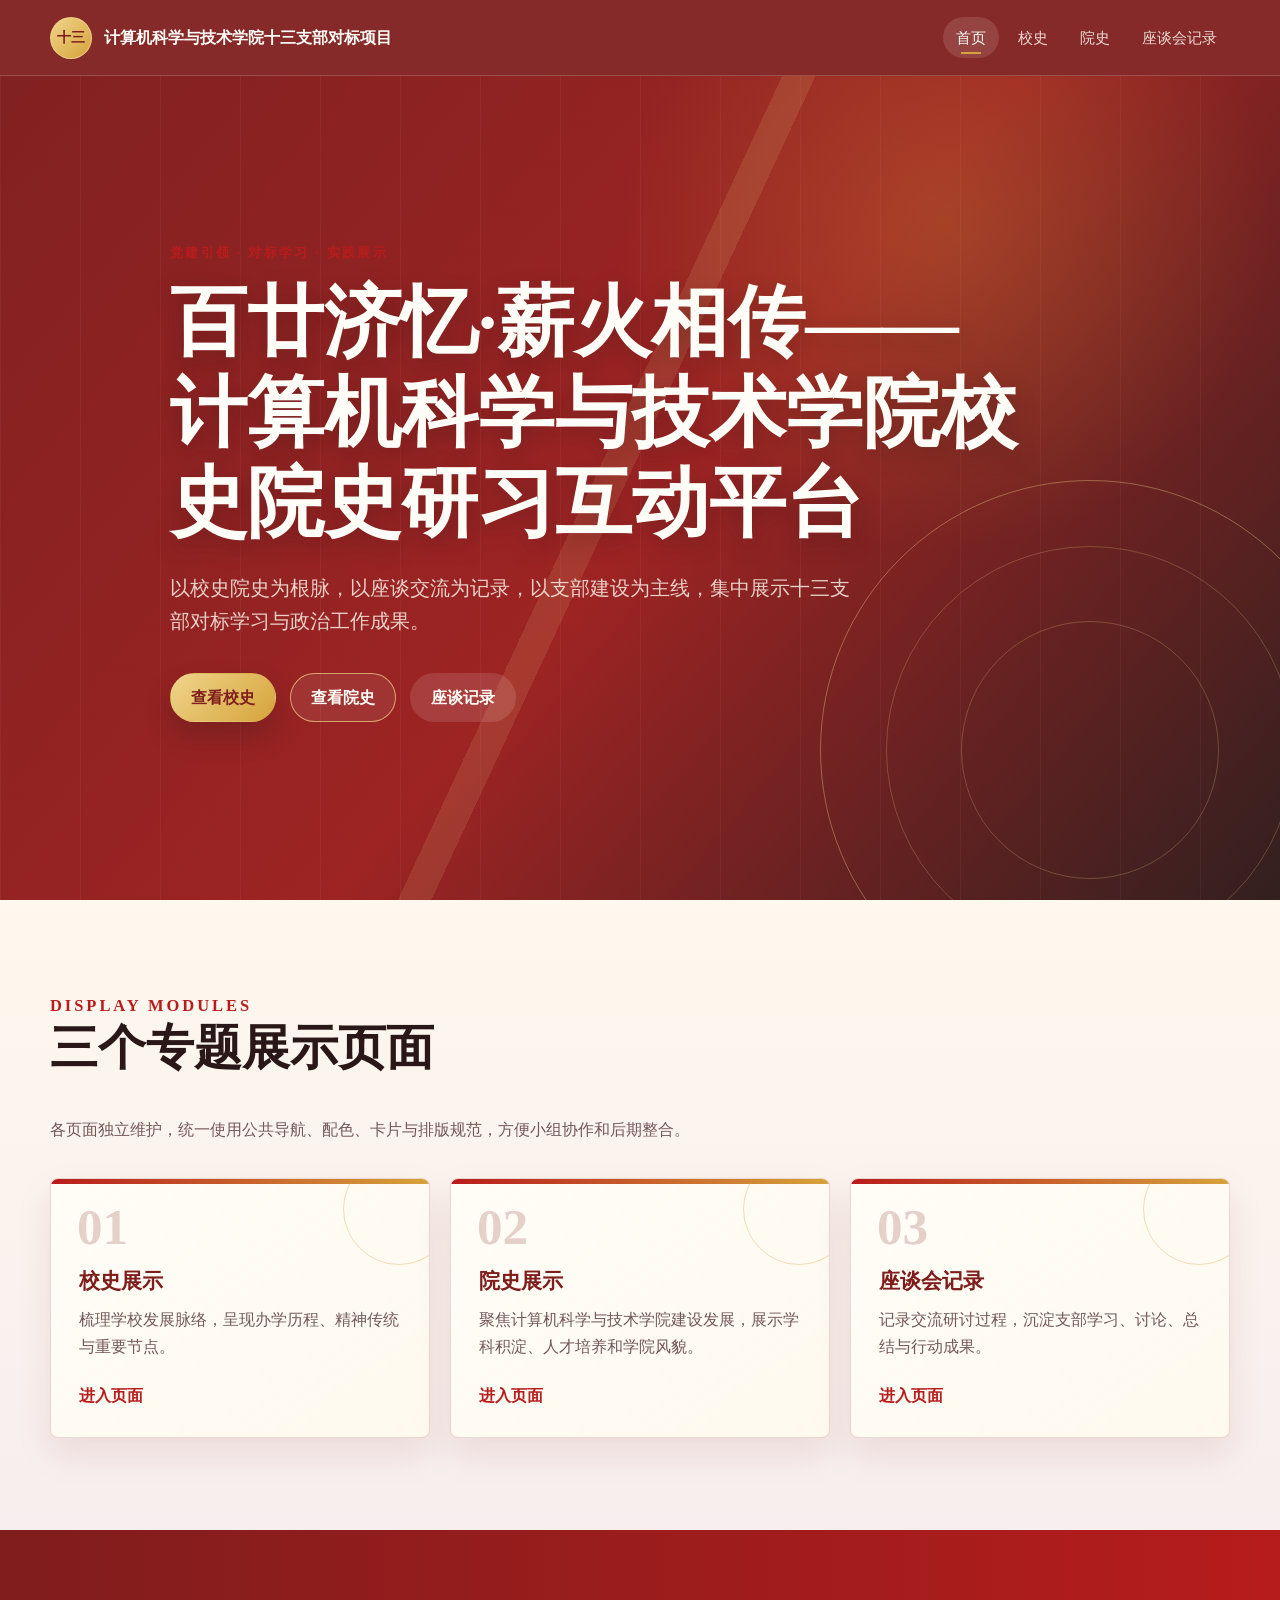
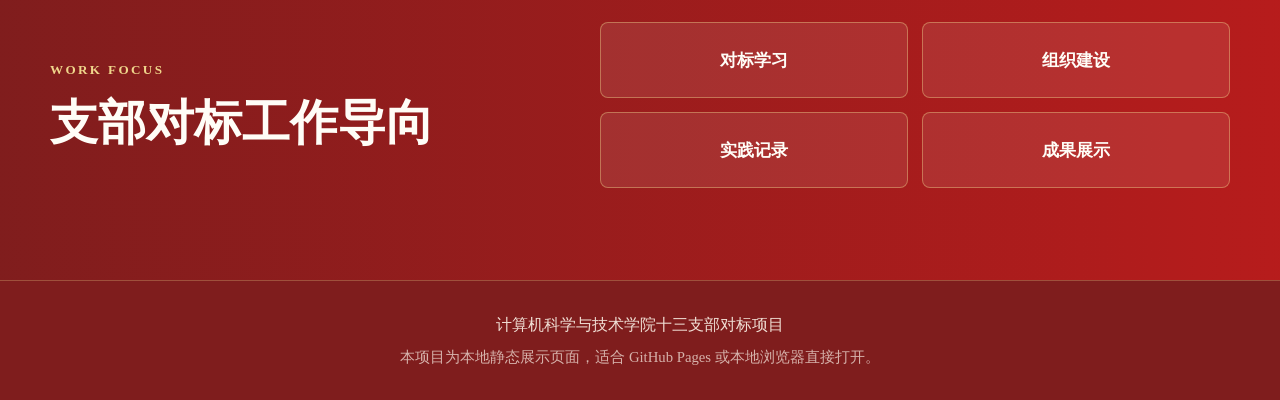
==== commit c7633c2f: "修改封面" ====
--- a/index.html
+++ b/index.html
@@ -3,7 +3,7 @@
 <head>
   <meta charset="UTF-8">
   <meta name="viewport" content="width=device-width, initial-scale=1.0">
-  <title>计算机科学与技术学院十三支部对标项目</title>
+  <title>百廿济忆·薪火相传——计算机科学与技术学院校史院史研习互动平台</title>
   <link rel="stylesheet" href="assets/css/base.css">
   <link rel="stylesheet" href="assets/css/components.css">
   <link rel="stylesheet" href="assets/css/pages.css">
@@ -27,7 +27,7 @@
       <div class="hero-pattern" aria-hidden="true"></div>
       <div class="container hero-inner">
         <p class="section-kicker">党建引领 · 对标学习 · 实践展示</p>
-        <h1>计算机科学与技术学院十三支部对标项目</h1>
+        <h1>百廿济忆·薪火相传——计算机科学与技术学院校史院史研习互动平台</h1>
         <p class="hero-copy">
           以校史院史为根脉，以座谈交流为记录，以支部建设为主线，集中展示十三支部对标学习与政治工作成果。
         </p>
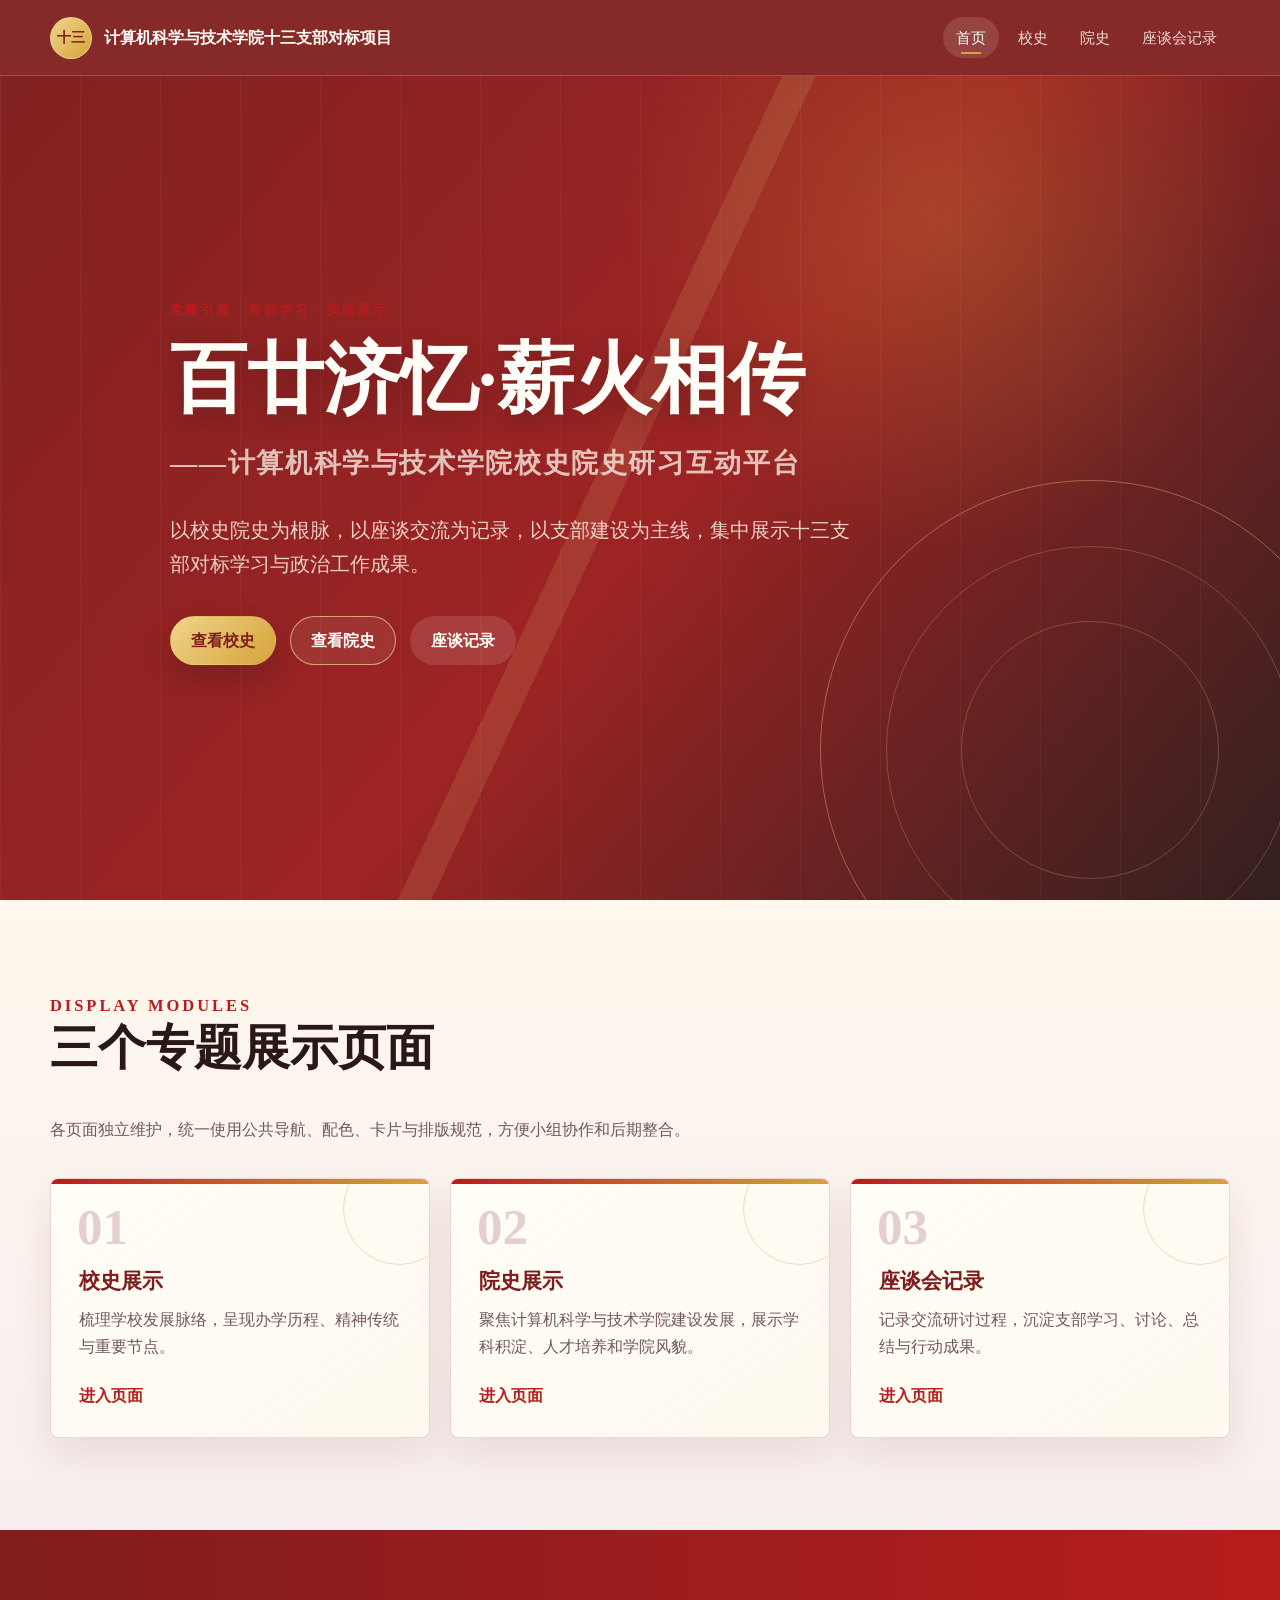
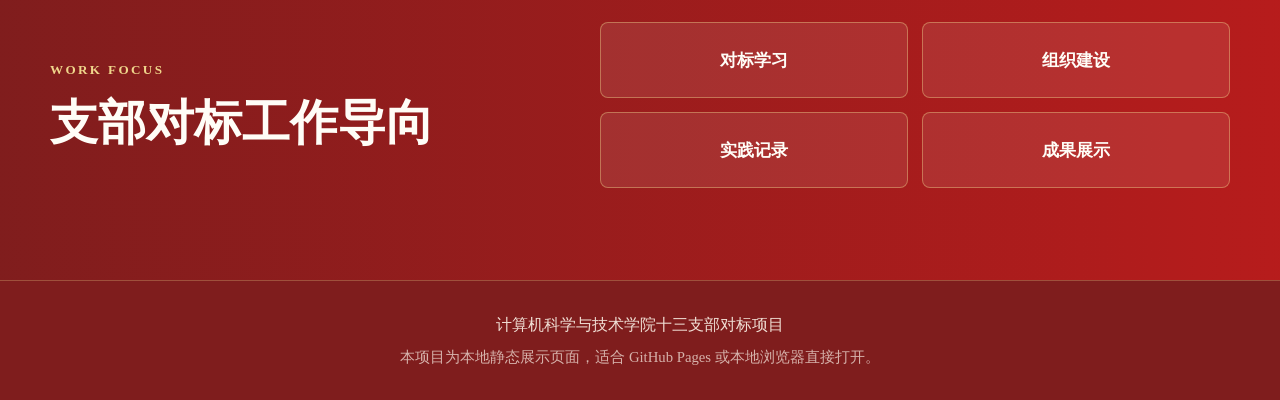
==== commit 83cf6220: "标题重新设计" ====
--- a/index.html
+++ b/index.html
@@ -27,7 +27,8 @@
       <div class="hero-pattern" aria-hidden="true"></div>
       <div class="container hero-inner">
         <p class="section-kicker">党建引领 · 对标学习 · 实践展示</p>
-        <h1>百廿济忆·薪火相传——计算机科学与技术学院校史院史研习互动平台</h1>
+        <h1>百廿济忆·薪火相传</h1>
+        <p class="hero-subtitle">——计算机科学与技术学院校史院史研习互动平台</p>
         <p class="hero-copy">
           以校史院史为根脉，以座谈交流为记录，以支部建设为主线，集中展示十三支部对标学习与政治工作成果。
         </p>
--- a/assets/css/pages.css
+++ b/assets/css/pages.css
@@ -56,9 +56,18 @@
 
 .hero h1 {
   max-width: 850px;
-  margin-bottom: 22px;
+  margin-bottom: 14px;
   color: var(--paper-strong);
   text-shadow: 0 8px 22px rgba(42, 23, 23, 0.28);
+}
+
+.hero-subtitle {
+  max-width: 720px;
+  margin-bottom: 28px;
+  color: rgba(255, 248, 237, 0.74);
+  font-size: clamp(1.1rem, 3vw, 1.7rem);
+  font-weight: 600;
+  letter-spacing: 0.06em;
 }
 
 .hero-copy {
